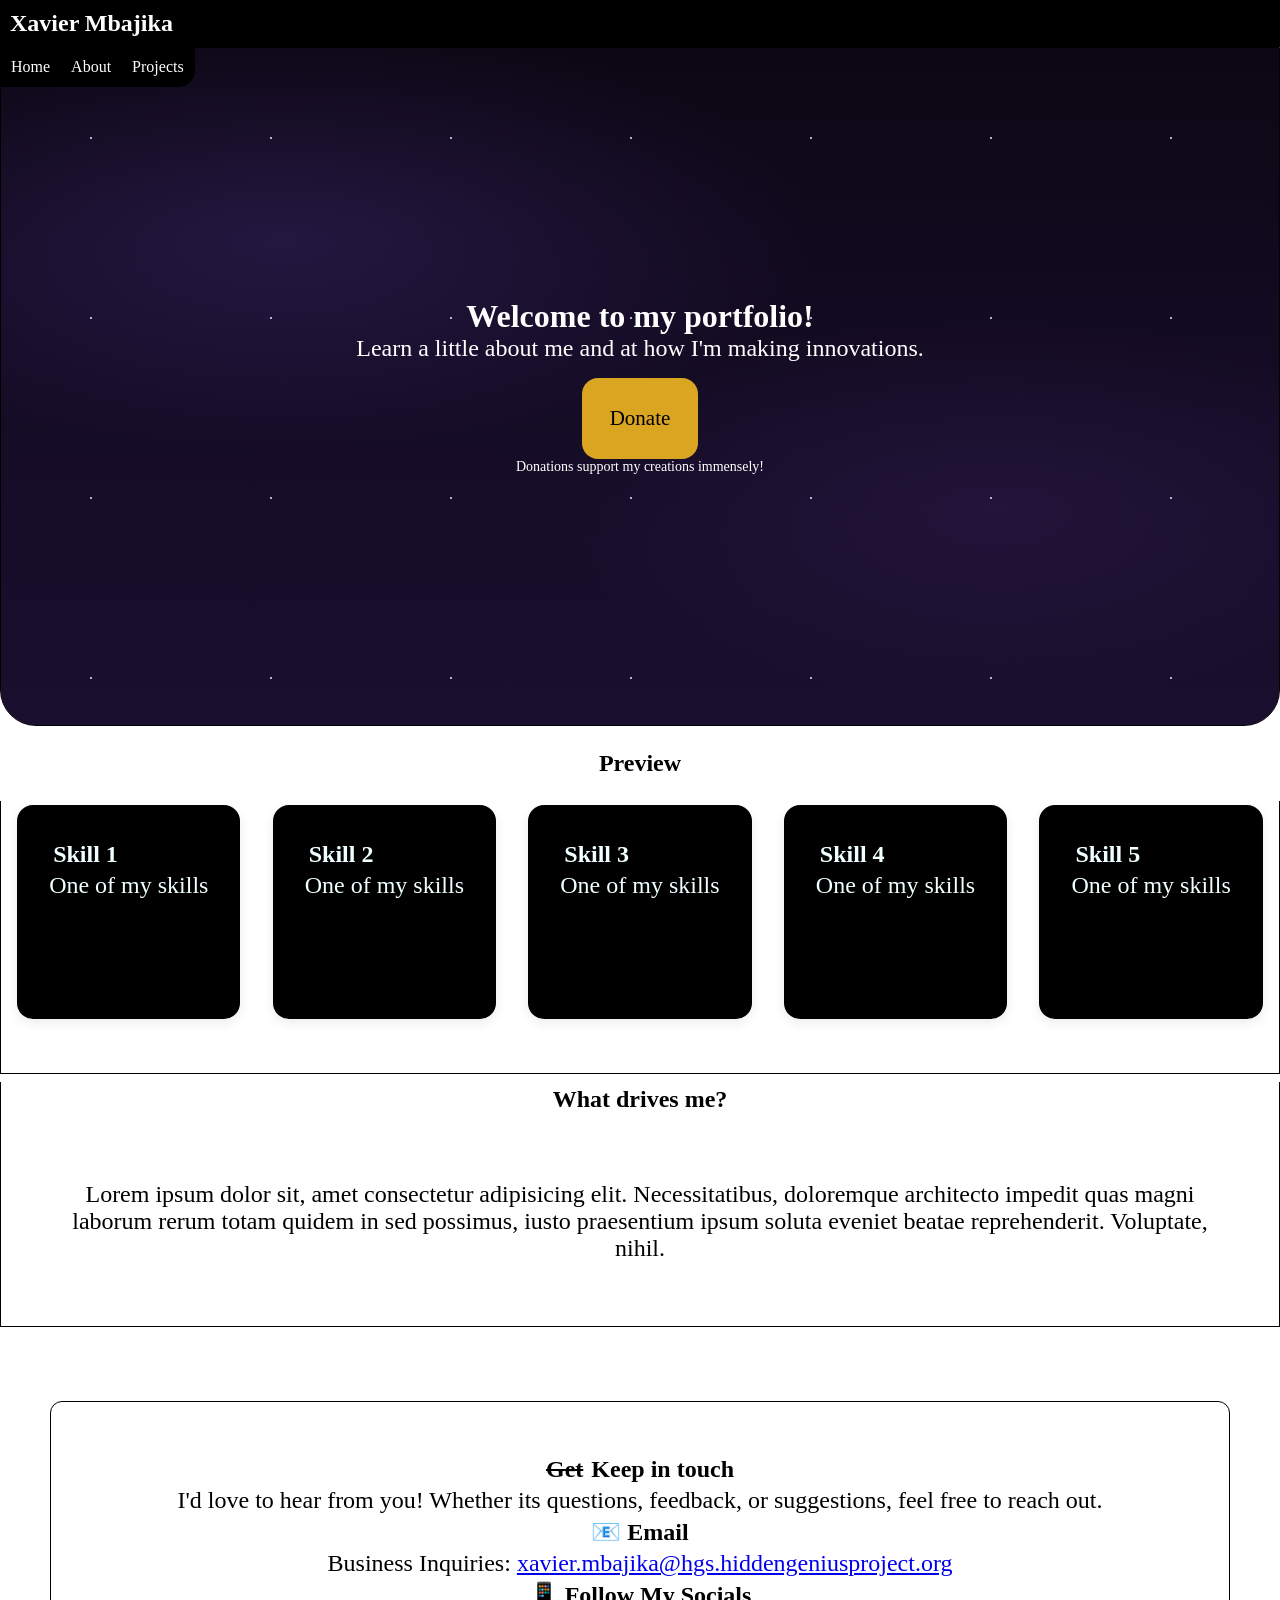
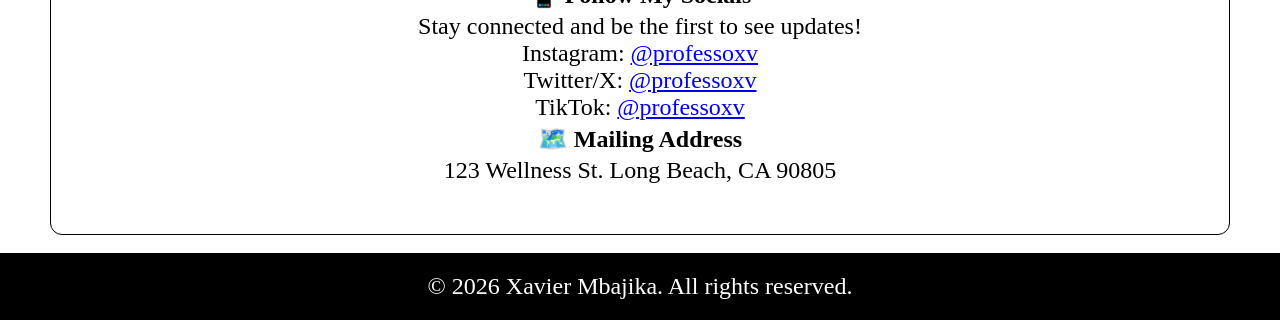
==== index.html @ 3af55255 "SKills padding + mission statement + contact container + footer + background and navbar changes. Fir" ====
<!DOCTYPE html>
<html lang="en">
<head>
    <meta charset="UTF-8">
    <meta name="viewport" content="width=device-width, initial-scale=1.0">
    <link rel="stylesheet" href="styles.css">
    <title>Xavier's Portfolio</title>
    <style>
        body {
            margin: 0;
            min-height: 100vh;
            overflow-x: hidden;
            background: #ffffff;
        }

        .hero {
            position: relative;
            overflow: hidden;
            isolation: isolate;
            padding: 250px 0;
            border: 1px solid black;
            border-bottom-left-radius: 36px;
            border-bottom-right-radius: 36px;
            background: linear-gradient(180deg, rgba(12, 7, 20, 0.2) 0%, rgba(43, 20, 73, 0.35) 45%, rgba(43, 20, 73, 0.95) 100%);
            color: #ffffff;
        }

        .hero-content {
            position: relative;
            z-index: 1;
            text-align: center;
        }

        .space-bg {
            position: absolute;
            inset: 0;
            z-index: 0;
            pointer-events: none;
            background:
                radial-gradient(ellipse 60% 45% at 22% 28%, rgba(139, 92, 246, 0.16), transparent 70%),
                radial-gradient(ellipse 50% 40% at 78% 68%, rgba(107, 63, 160, 0.14), transparent 70%),
                linear-gradient(180deg, #0c0714 0%, #150c26 55%, #1a0f2e 100%);
            overflow: hidden;
        }

        .stars {
            position: absolute;
            inset: 0;
            background-repeat: repeat;
        }

        .stars--near {
            background-image: radial-gradient(1.6px 1.6px at 50% 50%, #d8c9ff 50%, transparent 51%);
            background-size: 180px 180px;
            opacity: 0.85;
            animation: drift 90s linear infinite;
        }

        .stars--mid {
            background-image: radial-gradient(1.2px 1.2px at 50% 50%, #d8c9ff 50%, transparent 51%);
            background-size: 260px 260px;
            background-position: 40px 90px;
            opacity: 0.5;
            animation: drift 140s linear infinite reverse;
        }

        .stars--far {
            background-image: radial-gradient(1px 1px at 50% 50%, #d8c9ff 50%, transparent 51%);
            background-size: 340px 340px;
            background-position: 120px 30px;
            opacity: 0.3;
            animation: drift 220s linear infinite;
        }

        @keyframes drift {
            from { transform: translate3d(0, 0, 0); }
            to { transform: translate3d(-300px, 200px, 0); }
        }

        @media (prefers-reduced-motion: reduce) {
            .stars--near, .stars--mid, .stars--far {
                animation: none;
            }
        }
    </style>
</head>
<body>
  <header class="site-header">
    <nav class="top-nav">
      <h2>Xavier Mbajika</h2>
    </nav>
    </header>
        <div id="navbar"> 
    <ul>
            
            <li id="first"><a href="index.html">Home</a></li>
            <li><a href="about.html">About</a></li>
            <li id="last"><a href="projects.html">Projects</a></li>
        </ul>
      </div>
  </header>
    <div class="hero">
        <div class="space-bg" aria-hidden="true">
            <div class="stars stars--far"></div>
            <div class="stars stars--mid"></div>
            <div class="stars stars--near"></div>
        </div>
        <div class="hero-content">
            <h1>
                Welcome to my portfolio!
            </h1>
            <p>Learn a little about me and at how I'm making innovations.</p>
            <section>
                <a href="gofundme" class="donate">Donate</a>
                <p id="donate">Donations support my creations immensely!</p>
            </section>
        </div>
    </div>
    <article>
        <h2 id="preview">Preview</h2>
    </article>
    <section id="skills">
        <aside>
            <h2>Skill 1</h2>
            <p>One of my skills</p>
        </aside>
        <aside>
            <h2>Skill 2</h2>
            <p>One of my skills</p>
        </aside>
        <aside>
            <h2>Skill 3</h2>
            <p>One of my skills</p>
        </aside>
        <aside>
            <h2>Skill 4</h2>
            <p>One of my skills</p>
        </aside>
        <aside>
            <h2>Skill 5</h2>
            <p>One of my skills</p>
        </aside>
    </section>
    <article id="mission">
        <h2>What drives me?</h2>
        <p id="drive">Lorem ipsum dolor sit, amet consectetur adipisicing elit. Necessitatibus, doloremque architecto impedit quas magni laborum rerum totam quidem in sed possimus, iusto praesentium ipsum soluta eveniet beatae reprehenderit. Voluptate, nihil.</p>
    </article>
     <div id="contact">
        <section class="inline">
        <h2 class="strikeout">Get</h2><h2>Keep in touch</h2>
        </section>
        <p>I'd love to hear from you! Whether its questions, feedback, or suggestions, feel free to reach out.</p>

        <h2>📧 Email</h2>
        <p>Business Inquiries: <a href="mailto:xavier.mbajika@hgs.hiddengeniusproject.org">xavier.mbajika@hgs.hiddengeniusproject.org</a></p>

        <h2>📱 Follow My Socials</h2>
        <p>Stay connected and be the first to see updates!</p>
        <p>Instagram: <a href="https://www.instagram.com/professoxv?utm_source=qr&igsh=OTk0YzhjMDVlZA%3D%3D" target="_blank">@professoxv</a></p>
        <p>Twitter/X: <a href="https://twitter.com/professoxv" target="_blank">@professoxv</a></p>
        <p>TikTok: <a href="https://www.tiktok.com/@professoxv?" target="_blank">@professoxv</a></p>

        <h2>🗺️ Mailing Address</h2>
        <p>123 Wellness St. Long Beach, CA 90805</p>
    </div>
    <footer>
        <p>© 2026 Xavier Mbajika. All rights reserved.</p>
    </footer>
</body>
</html>
---- styles.css ----
header {
    background-color: #000000;
    position: sticky;
    top: 0;
    z-index: 1000;
    padding: 0;
    margin: 0;
    color: #ffffff;
}
    


body {
    position: relative;
    min-height: 100vh;
    overflow-x: hidden;
    overscroll-behavior-y: none;
}

.top {
    position: sticky;
    top: 0;
}
* {
    margin: 0 auto;

}
#navbar {
    position: sticky;
    top: 47px;
    z-index: 6;
    overscroll-behavior: none;
}
#navbar ul{
    list-style: none;

}

#navbar li {
    display: inline-block;
    margin: 0;
    padding: 10px;
    border: 1px solid #000000;
    margin-left: -5px;
    background-color: #000000;
 }

#navbar #first{
    margin-left: -40px;
}

#navbar a {
    display: inline-block;
    text-decoration: none;
    color: #ffffff;
}

nav h2 {
    padding: 10px;
    
}
#navbar li:hover {
    background-color: gold;
   
}
#last {
    border-bottom-right-radius: 16px; 
}
.hero {
    text-align: center;
    position: relative;
    top: 240px;
    background:  linear-gradient(to bottom, rgba(230, 230, 230, 0) 0%, rgba(255, 255, 255, 0.8) 100%),
      url('https://wallpaperaccess.com/full/2125736.jpg') center/cover no-repeat;
    
    padding-top: 500px;
    padding-bottom: 500px;
    padding: 250px 0;
    position: relative;
    top: -40px;
    border: 1px solid black;
    border-bottom-left-radius: 36px;
    border-bottom-right-radius: 36px;
}
p {
    font-size: 24px;
}

#donate {
    font-size: 14px;
    
}

.donate {
    background-color: goldenrod;
    padding: 28px;
    display: inline-block;
    border-radius: 16px;
    font-size: 21px;
    margin: 16px;
    margin-bottom: 0px;
    text-decoration: none;
    color: #000000;
}

#preview {
    text-align: center;
    position: relative;
    top: -20px;

}
#skills {
    display: flex;
    justify-content: center;
    align-items: center;
    border: 1px solid black;
    border-top: 24px;
    padding-top: 4px;
    padding-bottom: 54px;

}

aside {
    display: inline-block;
    padding: 32px;
    align-items: center;
    background-color: rgb(0, 0, 0);
    color: azure;
    border-radius: 16px;
    box-shadow: 0 4px 12px rgba(0,0,0,0.08);
    overflow: hidden;
    border-width: 30px;
    height: 150px;
}
#mission {
    text-align: center;
    position: relative;
    top: 8px;
    border: 1px solid black;
    border-top: 24px;
}

#drive {
    font-size: 24px;
    padding: 64px;
}

#contact {
    text-align: center;
    position: relative;
    top: 32px;
    border: 1px solid black;
    border-radius: 12px;
    padding: 50px;
    margin: 50px;
}
.strikeout {
    text-decoration: line-through;
}
.inline {
    display: flex;
    text-align: center;
    justify-content: center;
}
h2 {
    padding: 4px;
    margin: 0;
}
footer {
    text-align: center;
    padding: 20px;
    background-color: #000000;
    color: #ffffff; 
}
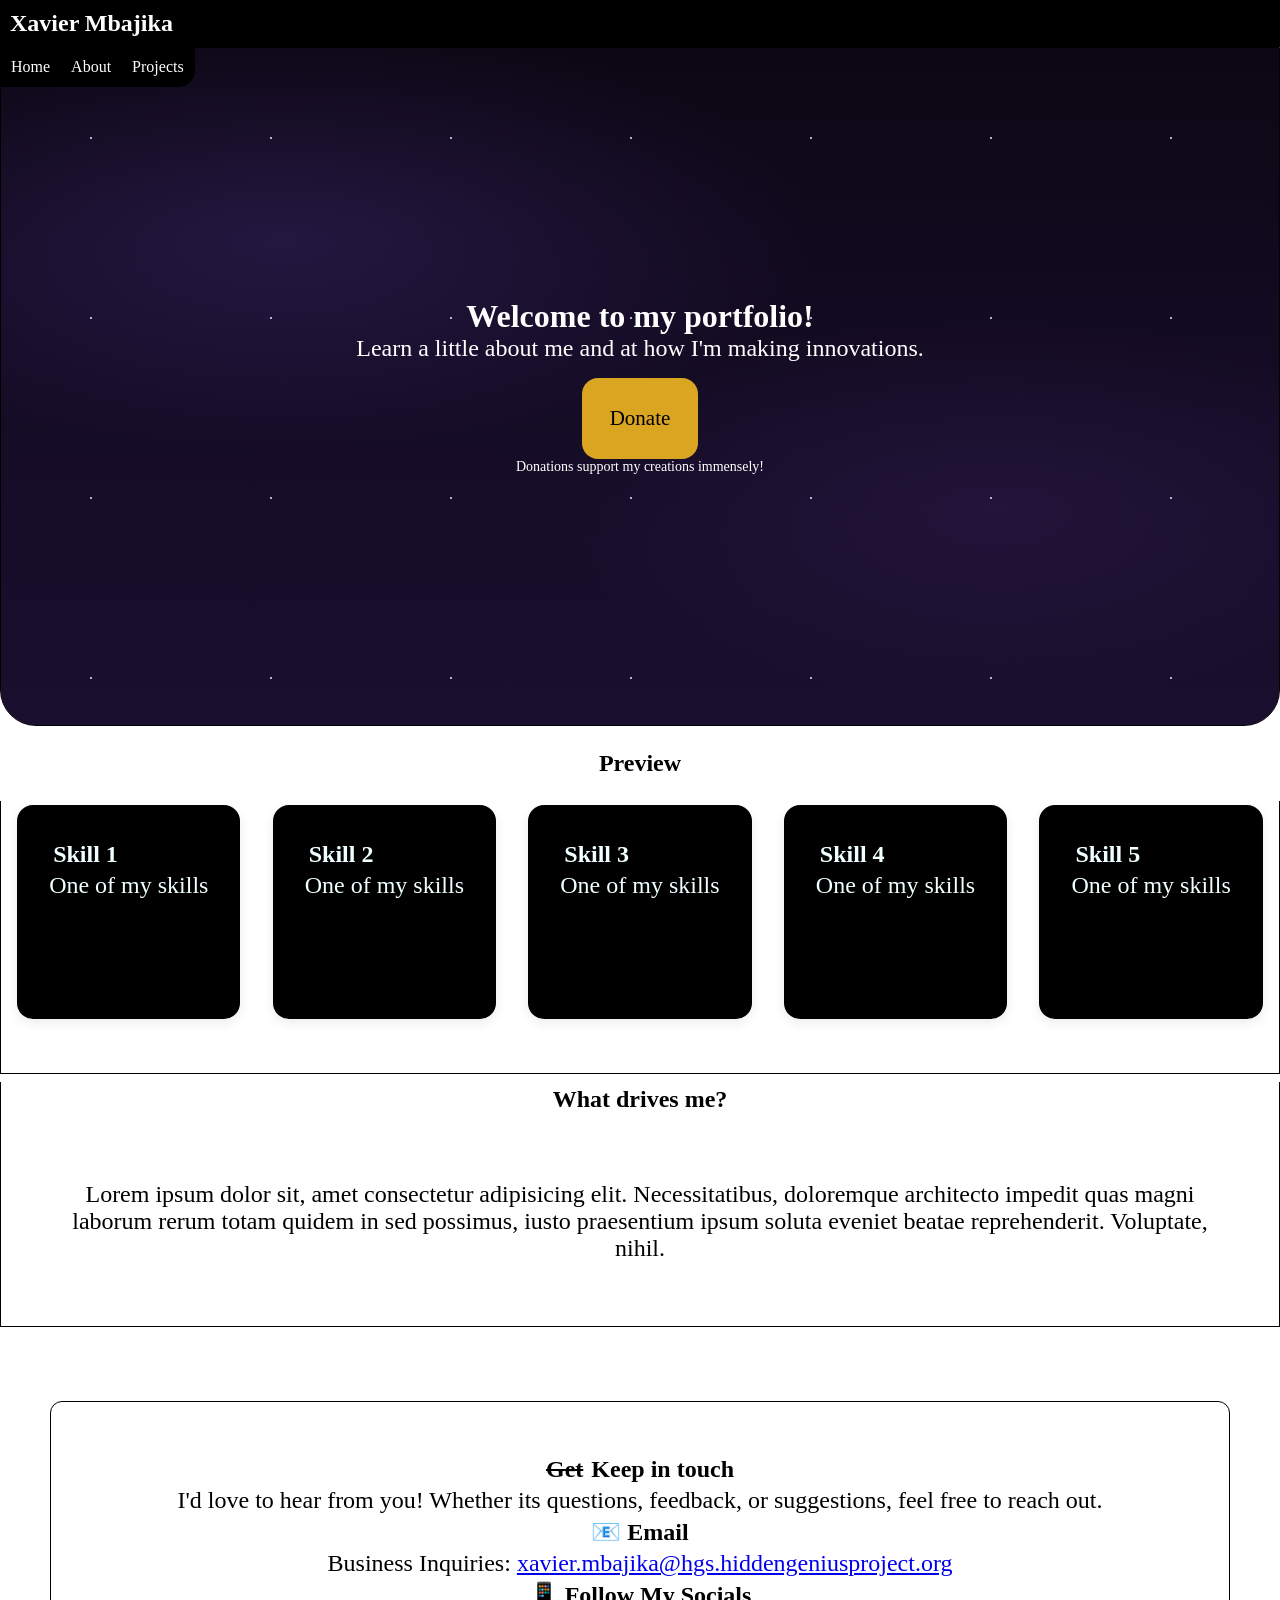
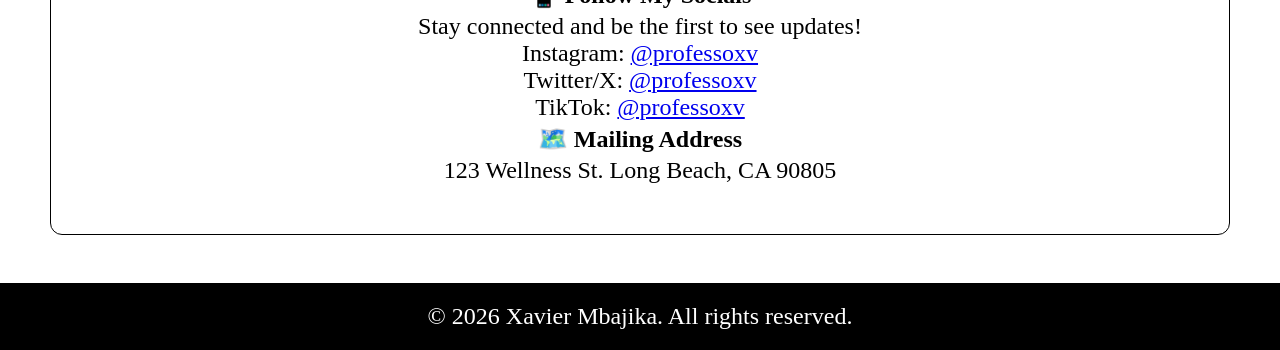
==== commit 29b082e3: "About + Projects page" ====
--- a/index.html
+++ b/index.html
@@ -166,5 +166,6 @@
     <footer>
         <p>© 2026 Xavier Mbajika. All rights reserved.</p>
     </footer>
+    
 </body>
 </html>
--- a/styles.css
+++ b/styles.css
@@ -168,8 +168,37 @@
     margin: 0;
 }
 footer {
+    position: relative;
+    top: 30px;
     text-align: center;
     padding: 20px;
     background-color: #000000;
     color: #ffffff; 
+}
+.Who {
+    position: relative;
+    top: 80px;
+}
+.subtitle {
+    position: relative;
+    top: 90px;
+}
+#young-x {
+    width: 350px;
+    height: 400px; 
+    border-radius: 16px;
+}
+.main-content {
+    border: 1px solid black;
+    width: 1200px;
+    border-radius: 16px;
+    display: inline-block;
+}
+h3 {
+    position: relative;
+    left: 45%;
+
+}
+#container {
+    display: flex;
 }
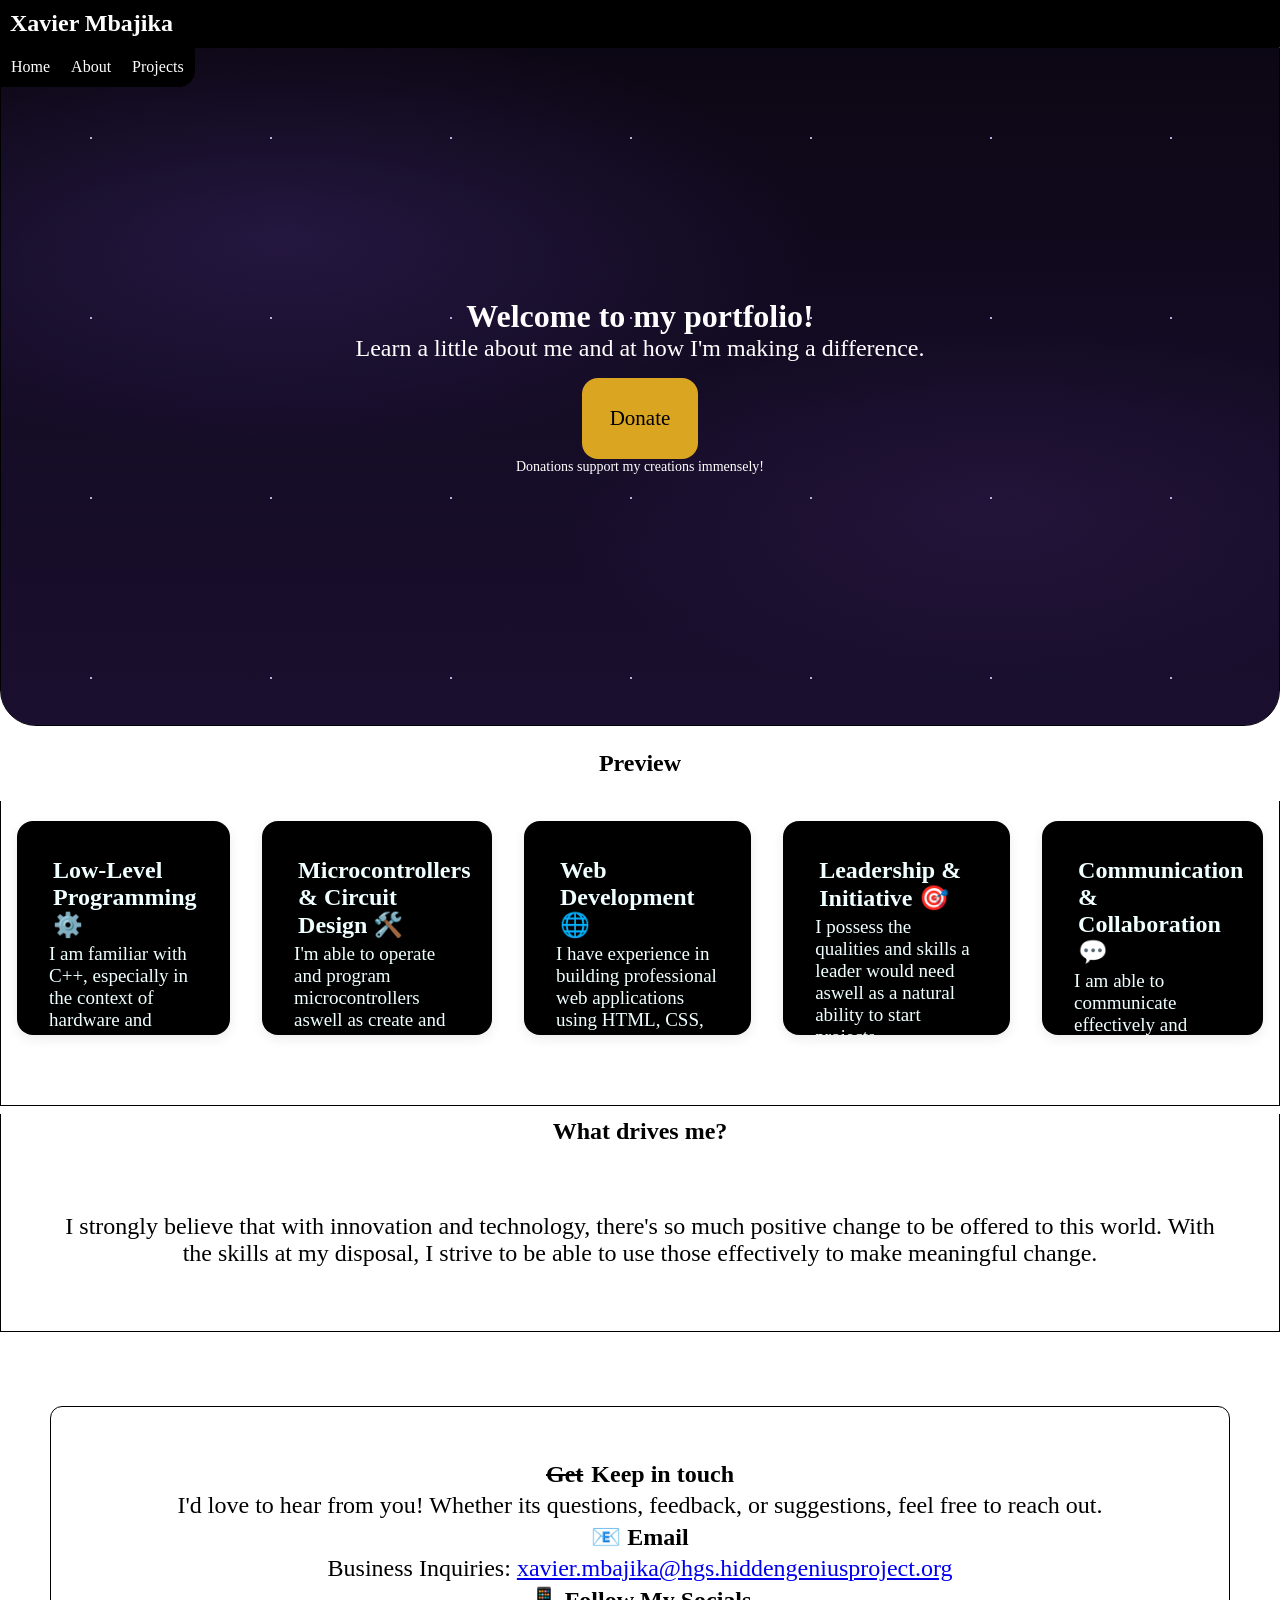
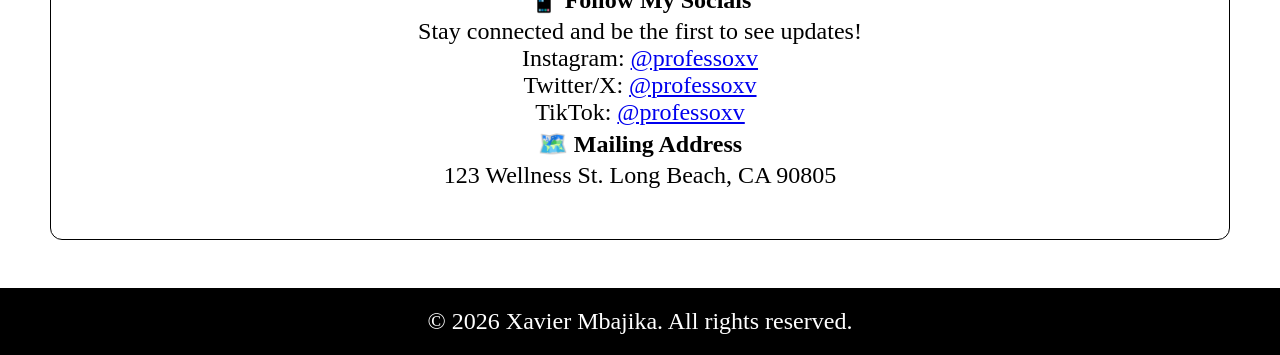
==== commit c27a2ff9: "Added content and reshaped .skills section" ====
--- a/index.html
+++ b/index.html
@@ -109,7 +109,7 @@
             <h1>
                 Welcome to my portfolio!
             </h1>
-            <p>Learn a little about me and at how I'm making innovations.</p>
+            <p>Learn a little about me and at how I'm making a difference.</p>
             <section>
                 <a href="gofundme" class="donate">Donate</a>
                 <p id="donate">Donations support my creations immensely!</p>
@@ -121,29 +121,29 @@
     </article>
     <section id="skills">
         <aside>
-            <h2>Skill 1</h2>
-            <p>One of my skills</p>
+            <h2>Low-Level Programming ⚙️ </h2>
+            <p class="description">I am familiar with C++, especially in the context of hardware and systems engineering.</p>
         </aside>
         <aside>
-            <h2>Skill 2</h2>
-            <p>One of my skills</p>
+            <h2>Microcontrollers & Circuit Design 🛠️</h2>
+            <p class="description">I'm able to operate and program microcontrollers aswell as create and understand circuit designs.</p>
         </aside>
         <aside>
-            <h2>Skill 3</h2>
-            <p>One of my skills</p>
+            <h2>Web Development 🌐</h2>
+            <p class="description">I have experience in building professional web applications using HTML, CSS, and JavaScript.</p>
         </aside>
         <aside>
-            <h2>Skill 4</h2>
-            <p>One of my skills</p>
+            <h2>Leadership & Initiative 🎯</h2>
+            <p class="description">I possess the qualities and skills a leader would need aswell as a natural ability to start projects.</p>
         </aside>
         <aside>
-            <h2>Skill 5</h2>
-            <p>One of my skills</p>
+            <h2>Communication & Collaboration 💬</h2>
+            <p class="description">I am able to communicate effectively and collaborate with others to achieve common goals.</p>
         </aside>
     </section>
     <article id="mission">
         <h2>What drives me?</h2>
-        <p id="drive">Lorem ipsum dolor sit, amet consectetur adipisicing elit. Necessitatibus, doloremque architecto impedit quas magni laborum rerum totam quidem in sed possimus, iusto praesentium ipsum soluta eveniet beatae reprehenderit. Voluptate, nihil.</p>
+        <p id="drive">I strongly believe that with innovation and technology, there's so much positive change to be offered to this world. With the skills at my disposal, I strive to be able to use those effectively to make meaningful change.</p>
     </article>
      <div id="contact">
         <section class="inline">
--- a/styles.css
+++ b/styles.css
@@ -118,6 +118,7 @@
     border-top: 24px;
     padding-top: 4px;
     padding-bottom: 54px;
+    
 
 }
 
@@ -132,6 +133,7 @@
     overflow: hidden;
     border-width: 30px;
     height: 150px;
+    margin: 16px;
 }
 #mission {
     text-align: center;
@@ -201,4 +203,7 @@
 }
 #container {
     display: flex;
+}
+.description { 
+    font-size: 19px;
 }
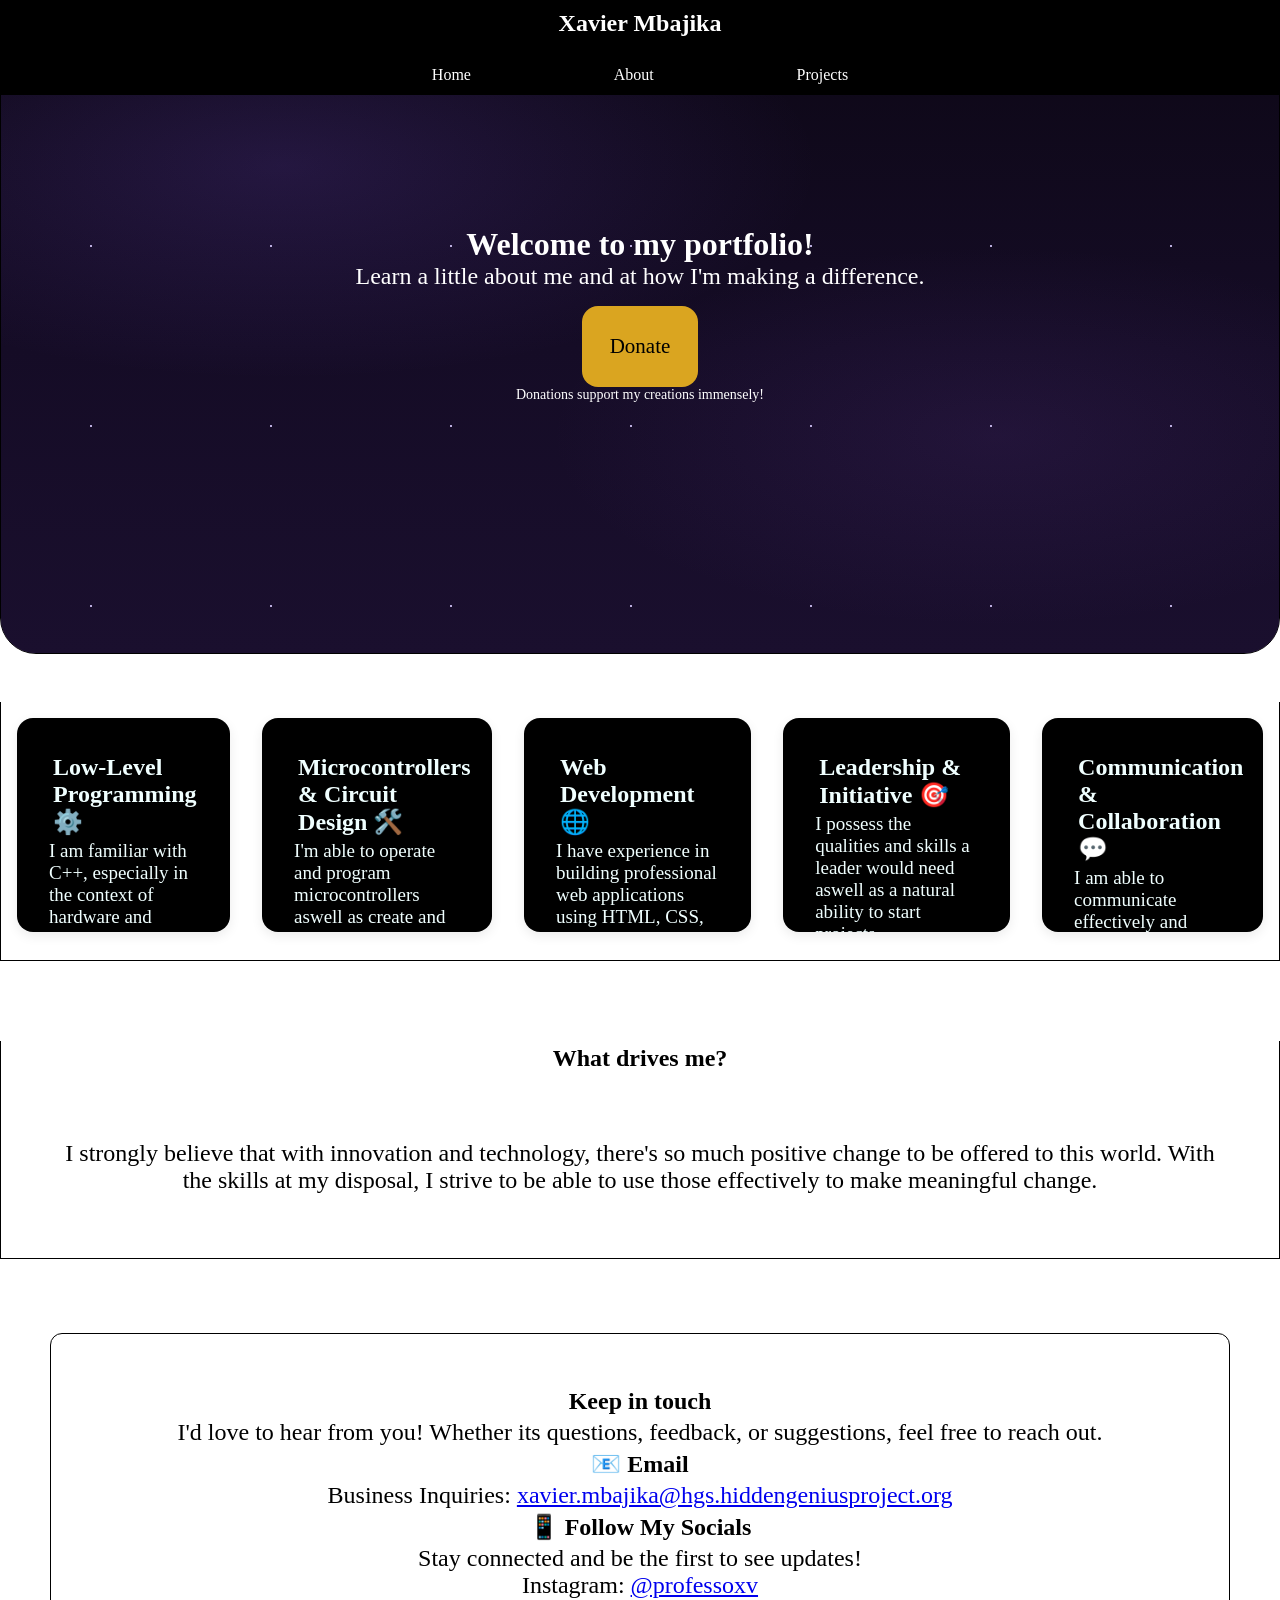
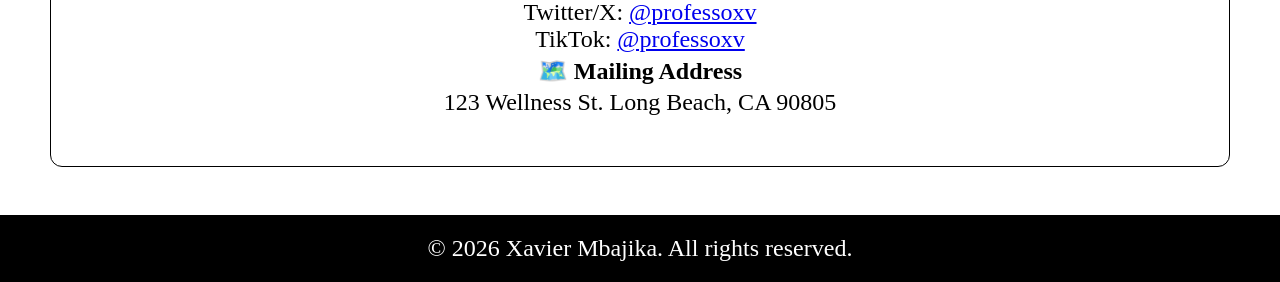
==== commit 1d610d8d: "Added animations on the home page" ====
--- a/index.html
+++ b/index.html
@@ -91,13 +91,13 @@
     </nav>
     </header>
         <div id="navbar"> 
-    <ul>
+            <ul>
             
-            <li id="first"><a href="index.html">Home</a></li>
-            <li><a href="about.html">About</a></li>
-            <li id="last"><a href="projects.html">Projects</a></li>
-        </ul>
-      </div>
+                <li id="first"><a href="index.html">Home</a></li>
+                <li><a href="about.html">About</a></li>
+                <li id="last"><a href="projects.html">Projects</a></li>
+            </ul>
+        </div>
   </header>
     <div class="hero">
         <div class="space-bg" aria-hidden="true">
@@ -117,26 +117,25 @@
         </div>
     </div>
     <article>
-        <h2 id="preview">Preview</h2>
     </article>
     <section id="skills">
-        <aside>
+        <aside class="aside">
             <h2>Low-Level Programming ⚙️ </h2>
             <p class="description">I am familiar with C++, especially in the context of hardware and systems engineering.</p>
         </aside>
-        <aside>
+        <aside class="aside">
             <h2>Microcontrollers & Circuit Design 🛠️</h2>
             <p class="description">I'm able to operate and program microcontrollers aswell as create and understand circuit designs.</p>
         </aside>
-        <aside>
+        <aside class="aside">
             <h2>Web Development 🌐</h2>
             <p class="description">I have experience in building professional web applications using HTML, CSS, and JavaScript.</p>
         </aside>
-        <aside>
+        <aside class="aside">
             <h2>Leadership & Initiative 🎯</h2>
             <p class="description">I possess the qualities and skills a leader would need aswell as a natural ability to start projects.</p>
         </aside>
-        <aside>
+        <aside class="aside">
             <h2>Communication & Collaboration 💬</h2>
             <p class="description">I am able to communicate effectively and collaborate with others to achieve common goals.</p>
         </aside>
@@ -147,7 +146,7 @@
     </article>
      <div id="contact">
         <section class="inline">
-        <h2 class="strikeout">Get</h2><h2>Keep in touch</h2>
+        <h2>Keep in touch</h2>
         </section>
         <p>I'd love to hear from you! Whether its questions, feedback, or suggestions, feel free to reach out.</p>
 
@@ -166,6 +165,6 @@
     <footer>
         <p>© 2026 Xavier Mbajika. All rights reserved.</p>
     </footer>
-    
+<script src="script.js"></script>
 </body>
 </html>
--- a/styles.css
+++ b/styles.css
@@ -1,3 +1,13 @@
+@keyframes slideUpAnimation {
+  0% { transform: translateY(100px); opacity: 0; }
+  100% { transform: translateY(0); opacity: 1; }
+}
+
+@keyframes slideLeftAnimation {
+  0% { transform: translateX(-100px); opacity: 0; }
+  100% { transform: translateX(0); opacity: 1; }
+}
+
 
 header {
     background-color: #000000;
@@ -7,6 +17,10 @@
     padding: 0;
     margin: 0;
     color: #ffffff;
+    text-align: center;
+    display: flex;
+    align-items: center;
+
 }
     
 
@@ -31,9 +45,19 @@
     top: 47px;
     z-index: 6;
     overscroll-behavior: none;
+    padding-top: 8px;
+    background-color: black;
+    text-align: center;
+    
 }
 #navbar ul{
     list-style: none;
+    text-align: center;
+    display: flex;
+    justify-content: space-evenly;
+    margin: 0px 300px;
+    
+    
 
 }
 
@@ -42,8 +66,8 @@
     margin: 0;
     padding: 10px;
     border: 1px solid #000000;
-    margin-left: -5px;
     background-color: #000000;
+    
  }
 
 #navbar #first{
@@ -54,6 +78,7 @@
     display: inline-block;
     text-decoration: none;
     color: #ffffff;
+    padding-left: 0px;
 }
 
 nav h2 {
@@ -64,9 +89,7 @@
     background-color: gold;
    
 }
-#last {
-    border-bottom-right-radius: 16px; 
-}
+
 .hero {
     text-align: center;
     position: relative;
@@ -78,7 +101,7 @@
     padding-bottom: 500px;
     padding: 250px 0;
     position: relative;
-    top: -40px;
+    top: -120px;
     border: 1px solid black;
     border-bottom-left-radius: 36px;
     border-bottom-right-radius: 36px;
@@ -104,25 +127,34 @@
     color: #000000;
 }
 
-#preview {
-    text-align: center;
-    position: relative;
-    top: -20px;
-
-}
+
 #skills {
     display: flex;
     justify-content: center;
     align-items: center;
     border: 1px solid black;
-    border-top: 24px;
-    padding-top: 4px;
-    padding-bottom: 54px;
-    
-
+    position: relative;
+    bottom: 72px;
+    border-top: 8px;
+    padding-top: 0px;
+    padding-bottom: 12px;
+    opacity: 0;
+}
+
+
+#skills.scroll-activated {
+    animation-name: slideUpAnimation;
+    animation-duration: 1s;
+    animation-timing-function: ease;
+    animation-iteration-count: 1;
+    animation-direction: normal;
+    animation-fill-mode: both;
+
+    opacity: 100;
 }
 
 aside {
+    opacity: 100;
     display: inline-block;
     padding: 32px;
     align-items: center;
@@ -136,11 +168,27 @@
     margin: 16px;
 }
 #mission {
+   
     text-align: center;
     position: relative;
     top: 8px;
+    
+
+    opacity: 0;
+}
+
+#mission.scroll-activated {
+    animation-name: slideUpAnimation;
+    animation-duration: 1s;
+    animation-timing-function: ease;
+    animation-iteration-count: 1;
+    animation-direction: normal;
+    animation-fill-mode: both;
+
     border: 1px solid black;
     border-top: 24px;
+
+    opacity: 100;
 }
 
 #drive {
@@ -148,7 +196,19 @@
     padding: 64px;
 }
 
+#contact.scroll-activated {
+    animation-name: slideUpAnimation;
+    animation-duration: 1s;
+    animation-timing-function: ease;
+    animation-iteration-count: 1;
+    animation-direction: normal;
+    animation-fill-mode: both;
+
+    opacity: 100;
+}
+
 #contact {
+    
     text-align: center;
     position: relative;
     top: 32px;
@@ -156,6 +216,8 @@
     border-radius: 12px;
     padding: 50px;
     margin: 50px;
+
+    opacity: 0;
 }
 .strikeout {
     text-decoration: line-through;
@@ -191,7 +253,6 @@
     border-radius: 16px;
 }
 .main-content {
-    border: 1px solid black;
     width: 1200px;
     border-radius: 16px;
     display: inline-block;
@@ -203,6 +264,9 @@
 }
 #container {
     display: flex;
+    border: 2px solid black;
+    border-radius: 12px;
+    border-left: 16px;
 }
 .description { 
     font-size: 19px;
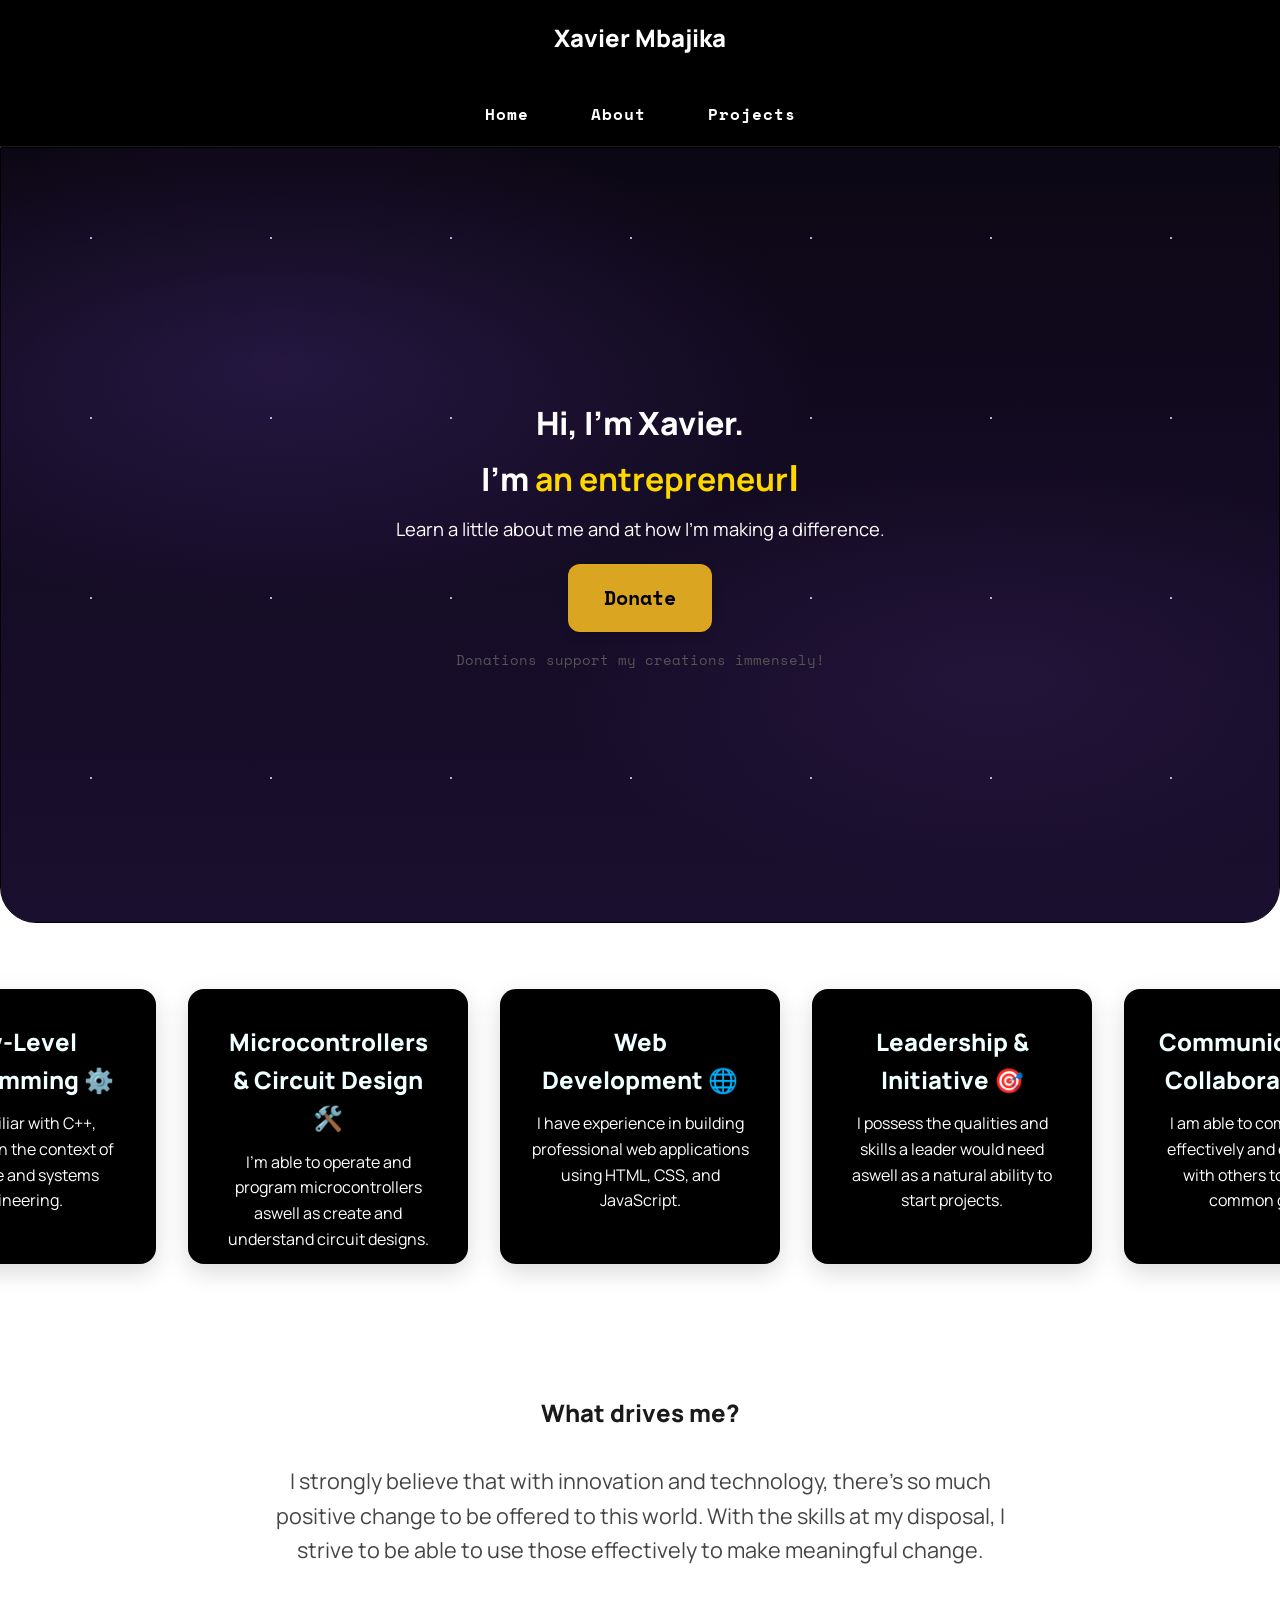
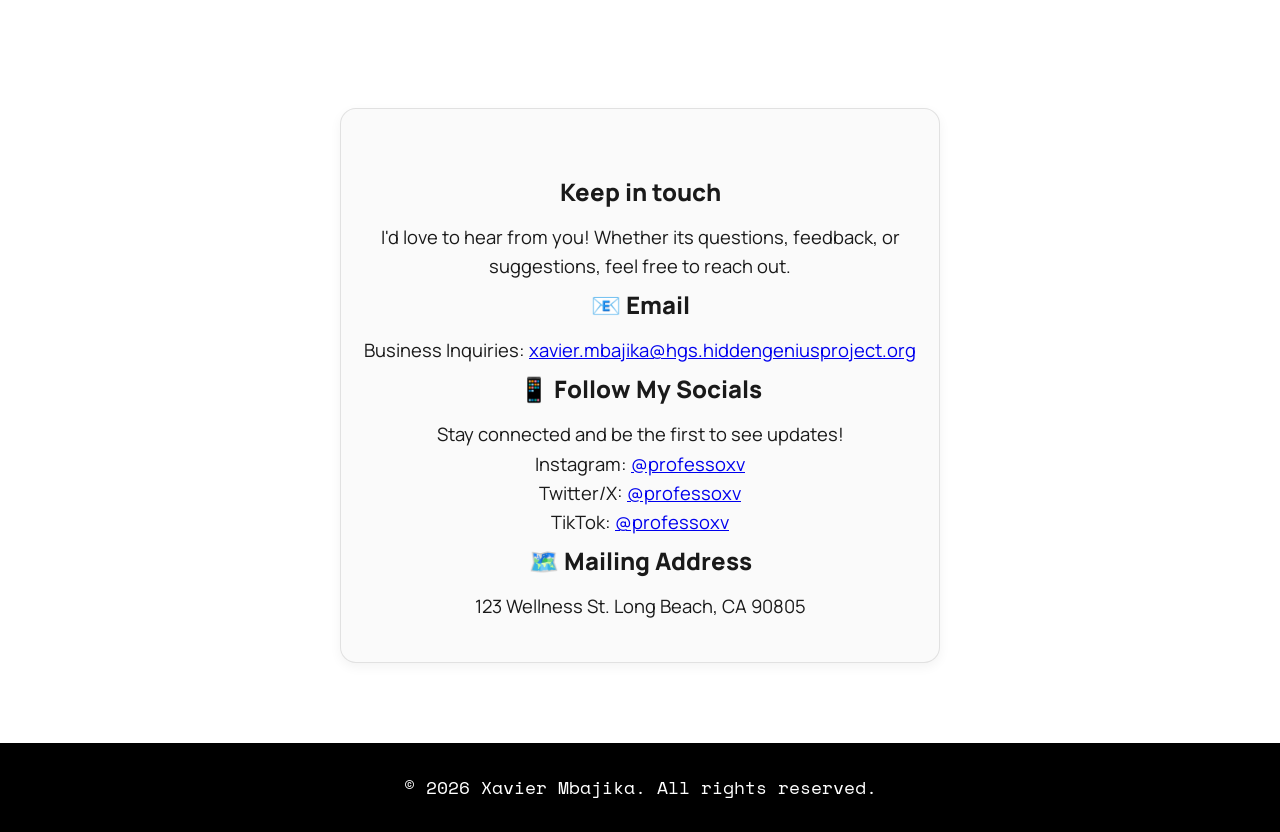
==== commit a77c76a3: "Animations and animated text in the hero" ====
--- a/index.html
+++ b/index.html
@@ -107,7 +107,7 @@
         </div>
         <div class="hero-content">
             <h1>
-                Welcome to my portfolio!
+                Hi, I'm Xavier. <br />I'm <span id="typewriter"></span><span id="cursor" style="font-size: 36px;">|</span>
             </h1>
             <p>Learn a little about me and at how I'm making a difference.</p>
             <section>
--- a/styles.css
+++ b/styles.css
@@ -1,273 +1,314 @@
+@import url('https://fonts.googleapis.com/css2?family=Manrope:wght@400;700;800&family=Space+Mono:wght@400;700&display=swap');
+
+* {
+    box-sizing: border-box;
+    margin: 0;
+    padding: 0;
+}
+
 @keyframes slideUpAnimation {
-  0% { transform: translateY(100px); opacity: 0; }
-  100% { transform: translateY(0); opacity: 1; }
+    0% { transform: translateY(50px); opacity: 0; }
+    100% { transform: translateY(0); opacity: 1; }
 }
 
 @keyframes slideLeftAnimation {
-  0% { transform: translateX(-100px); opacity: 0; }
-  100% { transform: translateX(0); opacity: 1; }
-}
-
+    0% { transform: translateX(-50px); opacity: 0; }
+    100% { transform: translateX(0); opacity: 1; }
+}
+
+@keyframes blink {
+    0% {
+        opacity: 100%;
+    }
+    50% {
+        opacity: 0;
+    }
+}
+
+body {
+    position: relative;
+    min-height: 100vh;
+    overflow-x: hidden;
+    overscroll-behavior-y: none;
+    font-family: 'Manrope', sans-serif;
+    font-weight: 400;
+    line-height: 1.6; 
+    color: #1a1a1a; 
+    background-color: #ffffff;
+}
+
+h1, h2, h3 {
+    font-family: 'Manrope', sans-serif;
+    font-weight: 800; 
+    margin-bottom: 0.5rem;
+    color: #1a1a1a;
+}
+
+h2 {
+    padding: 4px;
+}
+.top-nav h2 {
+    color: #ffffff;
+}
+p {
+    font-size: 1.15rem;
+}
 
 header {
     background-color: #000000;
     position: sticky;
     top: 0;
     z-index: 1000;
-    padding: 0;
-    margin: 0;
-    color: #ffffff;
-    text-align: center;
-    display: flex;
-    align-items: center;
-
-}
-    
-
-
-body {
-    position: relative;
-    min-height: 100vh;
-    overflow-x: hidden;
-    overscroll-behavior-y: none;
-}
-
-.top {
-    position: sticky;
-    top: 0;
-}
-* {
-    margin: 0 auto;
-
-}
-#navbar {
-    position: sticky;
-    top: 47px;
-    z-index: 6;
-    overscroll-behavior: none;
-    padding-top: 8px;
-    background-color: black;
-    text-align: center;
-    
-}
-#navbar ul{
-    list-style: none;
-    text-align: center;
-    display: flex;
-    justify-content: space-evenly;
-    margin: 0px 300px;
-    
-    
-
-}
-
-#navbar li {
-    display: inline-block;
-    margin: 0;
-    padding: 10px;
-    border: 1px solid #000000;
-    background-color: #000000;
-    
- }
-
-#navbar #first{
-    margin-left: -40px;
-}
-
-#navbar a {
-    display: inline-block;
-    text-decoration: none;
-    color: #ffffff;
-    padding-left: 0px;
-}
-
-nav h2 {
-    padding: 10px;
-    
-}
-#navbar li:hover {
-    background-color: gold;
-   
-}
-
-.hero {
-    text-align: center;
-    position: relative;
-    top: 240px;
-    background:  linear-gradient(to bottom, rgba(230, 230, 230, 0) 0%, rgba(255, 255, 255, 0.8) 100%),
-      url('https://wallpaperaccess.com/full/2125736.jpg') center/cover no-repeat;
-    
-    padding-top: 500px;
-    padding-bottom: 500px;
-    padding: 250px 0;
-    position: relative;
-    top: -120px;
-    border: 1px solid black;
-    border-bottom-left-radius: 36px;
-    border-bottom-right-radius: 36px;
-}
-p {
-    font-size: 24px;
-}
-
-#donate {
-    font-size: 14px;
-    
-}
-
-.donate {
-    background-color: goldenrod;
-    padding: 28px;
-    display: inline-block;
-    border-radius: 16px;
-    font-size: 21px;
-    margin: 16px;
-    margin-bottom: 0px;
-    text-decoration: none;
-    color: #000000;
-}
-
-
-#skills {
+    padding: 15px 0;
+    color: #ffffff;
+    text-align: center;
     display: flex;
     justify-content: center;
     align-items: center;
-    border: 1px solid black;
-    position: relative;
-    bottom: 72px;
-    border-top: 8px;
-    padding-top: 0px;
-    padding-bottom: 12px;
+}
+
+#navbar {
+    position: sticky;
+    top: 0;
+    z-index: 1000;
+    background-color: #000000;
+    text-align: center;
+    padding: 10px 0;
+    border-bottom: 1px solid #1a1a1a;
+}
+
+#navbar ul {
+    list-style: none;
+    display: flex;
+    justify-content: center;
+    gap: 30px;
+    max-width: 1200px;
+    margin: 0 auto;
+    padding: 0 20px;
+}
+
+#navbar li {
+    display: inline-block;
+    padding: 8px 16px;
+    background-color: #000000;
+    border-radius: 8px;
+    transition: background-color 0.3s ease, transform 0.2s ease;
+}
+
+#navbar li:hover {
+    background-color: gold;
+    transform: translateY(-2px);
+}
+
+#navbar a {
+    text-decoration: none;
+    color: #ffffff;
+    font-family: 'Space Mono', monospace;
+    font-weight: 700;
+    letter-spacing: 1px;
+    transition: color 0.3s ease;
+}
+
+#navbar li:hover a {
+    color: #000000;
+}
+
+.hero {
+    text-align: center;
+    background: linear-gradient(to bottom, rgba(0, 0, 0, 0.4) 0%, rgba(255, 255, 255, 0.95) 100%),
+                url('https://wallpaperaccess.com/full/2125736.jpg') center/cover no-repeat;
+    padding: 150px 20px;
+    border-bottom-left-radius: 36px;
+    border-bottom-right-radius: 36px;
+    color: #ffffff;
+}
+
+.hero h1, .hero h2, .hero h3 {
+    color: #ffffff;
+}
+
+#donate {
+    font-size: 14px;
+    font-family: 'Space Mono', monospace;
+    margin-top: 12px;
+    color: #555555;
+}
+
+.donate {
+    background-color: goldenrod;
+    padding: 18px 36px;
+    display: inline-block;
+    border-radius: 12px;
+    font-size: 1.25rem;
+    margin: 20px auto 5px auto;
+    text-decoration: none;
+    color: #000000;
+    font-family: 'Space Mono', monospace;
+    font-weight: 700;
+    box-shadow: 0 4px 10px rgba(0, 0, 0, 0.15);
+    transition: background-color 0.2s ease, transform 0.2s ease, box-shadow 0.2s ease;
+}
+
+.donate:hover {
+    background-color: gold;
+    transform: translateY(-3px);
+    box-shadow: 0 6px 15px rgba(0, 0, 0, 0.25);
+}
+
+#skills {
+  display: flex;
+  flex-wrap: nowrap;
+  justify-content: center;
+  gap: 20px; /* Fixed: added a value (e.g., 20px) instead of leaving it blank */
+  max-width: 800px;
+  margin: 40px auto;
+  padding: 20px;
+  opacity: 0;
+}
+
+#skills.scroll-activated {
+  animation: slideUpAnimation 1s ease forwards;
+}
+
+aside {
+  flex: 0 0 280px; /* Changed from flex: 1 1 280px to stop items from shrinking/growing */
+  padding: 30px;
+  align-items: center;
+  background-color: #000000;
+  color: azure;
+  border-radius: 16px;
+  height: 275px;
+  /* Removed width: 1px; as it conflicts with flex calculations */
+  box-shadow: 0 8px 24px rgba(0, 0, 0, 0.15);
+  text-align: center;
+  transition: transform 0.3s ease, box-shadow 0.3s ease;
+  margin: 6px;
+}
+
+
+aside:hover {
+    transform: translateY(-8px);
+    box-shadow: 0 12px 30px rgba(0, 0, 0, 0.25);
+}
+
+aside h1, aside h2, aside h3 {
+    color: azure;
+}
+
+#mission {
+    text-align: center;
+    padding: 60px 20px;
     opacity: 0;
 }
 
-
-#skills.scroll-activated {
-    animation-name: slideUpAnimation;
-    animation-duration: 1s;
-    animation-timing-function: ease;
-    animation-iteration-count: 1;
-    animation-direction: normal;
-    animation-fill-mode: both;
-
-    opacity: 100;
-}
-
-aside {
-    opacity: 100;
-    display: inline-block;
-    padding: 32px;
+#mission.scroll-activated {
+    animation: slideUpAnimation 1s ease forwards;
+}
+
+#drive {
+    font-size: 1.35rem;
+    max-width: 800px;
+    margin: 0 auto;
+    padding: 20px;
+    color: #444444;
+}
+
+#contact {
+    text-align: center;
+    max-width: 600px;
+    margin: 60px auto;
+    border: 1px solid rgba(0, 0, 0, 0.1);
+    border-radius: 16px;
+    padding: 40px 20px;
+    background-color: #fafafa;
+    box-shadow: 0 4px 12px rgba(0, 0, 0, 0.05);
+    opacity: 0;
+}
+
+#contact.scroll-activated {
+    animation: slideUpAnimation 1s ease forwards;
+}
+
+.inline {
+    display: flex;
+    flex-direction: column;
+    gap: 10px;
     align-items: center;
-    background-color: rgb(0, 0, 0);
-    color: azure;
-    border-radius: 16px;
-    box-shadow: 0 4px 12px rgba(0,0,0,0.08);
-    overflow: hidden;
-    border-width: 30px;
-    height: 150px;
-    margin: 16px;
-}
-#mission {
-   
-    text-align: center;
-    position: relative;
-    top: 8px;
-    
-
-    opacity: 0;
-}
-
-#mission.scroll-activated {
-    animation-name: slideUpAnimation;
-    animation-duration: 1s;
-    animation-timing-function: ease;
-    animation-iteration-count: 1;
-    animation-direction: normal;
-    animation-fill-mode: both;
-
-    border: 1px solid black;
-    border-top: 24px;
-
-    opacity: 100;
-}
-
-#drive {
-    font-size: 24px;
-    padding: 64px;
-}
-
-#contact.scroll-activated {
-    animation-name: slideUpAnimation;
-    animation-duration: 1s;
-    animation-timing-function: ease;
-    animation-iteration-count: 1;
-    animation-direction: normal;
-    animation-fill-mode: both;
-
-    opacity: 100;
-}
-
-#contact {
-    
-    text-align: center;
-    position: relative;
-    top: 32px;
-    border: 1px solid black;
-    border-radius: 12px;
-    padding: 50px;
-    margin: 50px;
-
-    opacity: 0;
-}
+    margin-top: 20px;
+}
+
 .strikeout {
     text-decoration: line-through;
 }
-.inline {
+
+.Who {
+    text-align: center;
+    margin-top: 60px;
+}
+
+.subtitle {
+    text-align: center;
+    margin-top: 10px;
+    color: #666666;
+}
+
+#young-x {
+    width: 100%;
+    max-width: 350px;
+    height: auto; 
+    border-radius: 16px;
+    box-shadow: 0 8px 24px rgba(0,0,0,0.1);
+    margin: 30px auto;
+    display: block;
+}
+
+.main-content {
+    max-width: 1200px;
+    width: 100%;
+    padding: 0 20px;
+    margin: 0 auto;
+}
+
+h3 {
+    text-align: center;
+    margin-bottom: 20px;
+}
+
+#container {
     display: flex;
-    text-align: center;
-    justify-content: center;
-}
-h2 {
-    padding: 4px;
-    margin: 0;
-}
+    flex-direction: column;
+    align-items: center;
+    max-width: 800px;
+    margin: 40px auto;
+    padding: 0 20px;
+}
+
+#container p {
+    width: 100%;
+    max-width: 100%;
+    text-align: left;
+    margin-bottom: 20px;
+}
+
+.description { 
+    font-size: 16px;
+    color: #ffffff;
+}
+
 footer {
-    position: relative;
-    top: 30px;
-    text-align: center;
-    padding: 20px;
+    text-align: center;
+    padding: 30px 20px;
     background-color: #000000;
     color: #ffffff; 
-}
-.Who {
-    position: relative;
-    top: 80px;
-}
-.subtitle {
-    position: relative;
-    top: 90px;
-}
-#young-x {
-    width: 350px;
-    height: 400px; 
-    border-radius: 16px;
-}
-.main-content {
-    width: 1200px;
-    border-radius: 16px;
-    display: inline-block;
-}
-h3 {
-    position: relative;
-    left: 45%;
-
-}
-#container {
-    display: flex;
-    border: 2px solid black;
-    border-radius: 12px;
-    border-left: 16px;
-}
-.description { 
-    font-size: 19px;
+    font-family: 'Space Mono', monospace;
+    font-size: 14px;
+    margin-top: 80px;
+}
+#typewriter {
+    color: gold;
+    font-weight: bold;
+}
+#cursor {
+    color: gold;
+    animation: blink 1s linear infinite;
 }
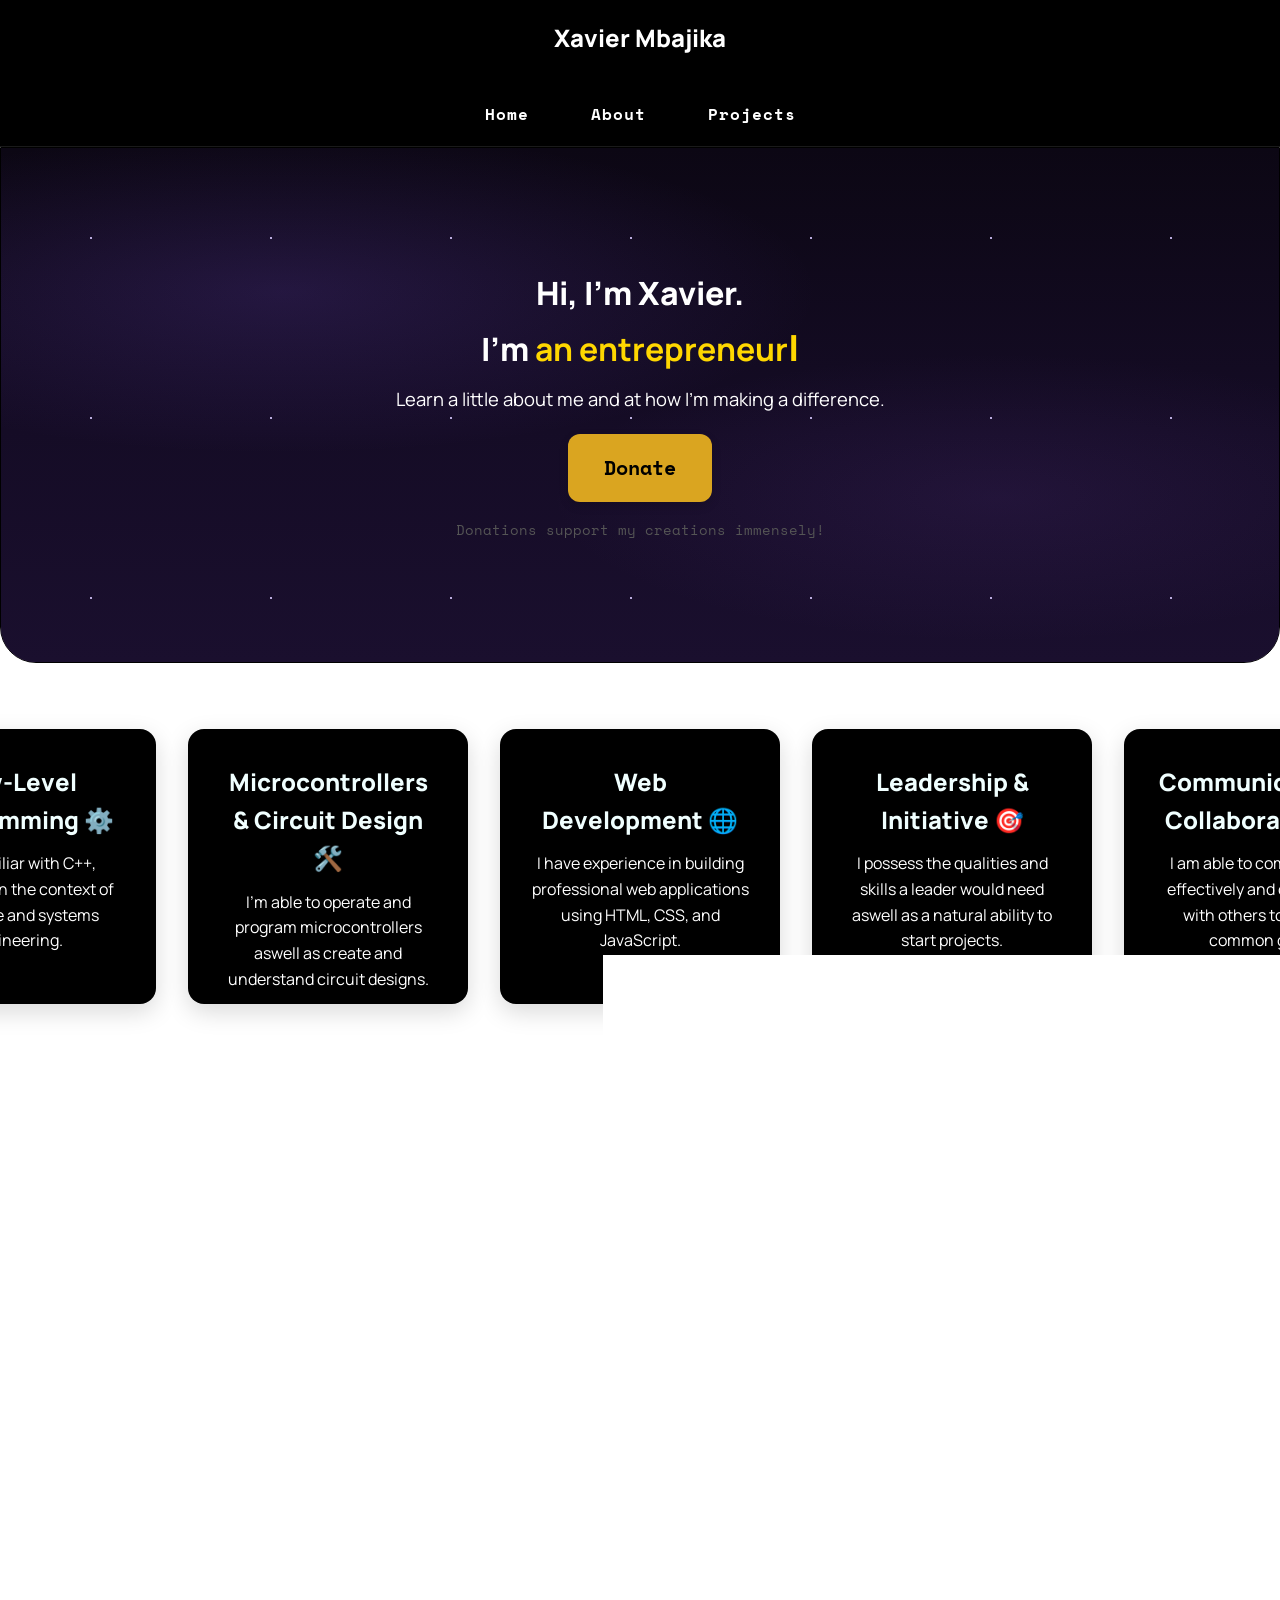
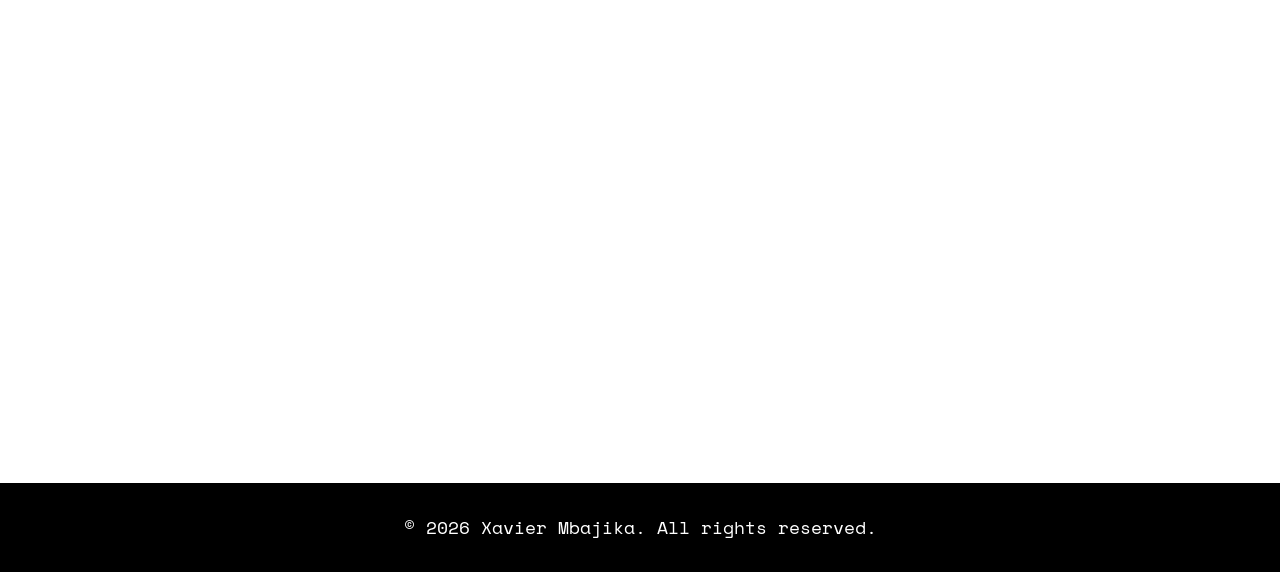
==== commit 35555650: "Final commit (for now)" ====
--- a/index.html
+++ b/index.html
@@ -17,7 +17,11 @@
             position: relative;
             overflow: hidden;
             isolation: isolate;
-            padding: 250px 0;
+            display: flex;
+            align-items: center;
+            justify-content: center;
+            min-height: 320px;
+            padding: 120px 20px;
             border: 1px solid black;
             border-bottom-left-radius: 36px;
             border-bottom-right-radius: 36px;
@@ -29,6 +33,8 @@
             position: relative;
             z-index: 1;
             text-align: center;
+            max-width: 700px;
+            width: 100%;
         }
 
         .space-bg {
--- a/styles.css
+++ b/styles.css
@@ -114,10 +114,17 @@
 }
 
 .hero {
+    position: relative;
+    overflow: hidden;
+    isolation: isolate;
+    display: flex;
+    align-items: center;
+    justify-content: center;
+    min-height: 320px;
+    padding: 120px 20px;
     text-align: center;
     background: linear-gradient(to bottom, rgba(0, 0, 0, 0.4) 0%, rgba(255, 255, 255, 0.95) 100%),
                 url('https://wallpaperaccess.com/full/2125736.jpg') center/cover no-repeat;
-    padding: 150px 20px;
     border-bottom-left-radius: 36px;
     border-bottom-right-radius: 36px;
     color: #ffffff;
@@ -125,6 +132,27 @@
 
 .hero h1, .hero h2, .hero h3 {
     color: #ffffff;
+}
+
+.hero-content {
+    position: relative;
+    z-index: 1;
+    max-width: 700px;
+    width: 100%;
+}
+
+.eyebrow {
+    display: inline-block;
+    margin-bottom: 0.8rem;
+    padding: 0.35rem 0.8rem;
+    border: 1px solid rgba(255, 255, 255, 0.25);
+    border-radius: 999px;
+    background: rgba(255, 255, 255, 0.12);
+    color: #f4ebff;
+    font-family: 'Space Mono', monospace;
+    font-size: 0.8rem;
+    letter-spacing: 0.18em;
+    text-transform: uppercase;
 }
 
 #donate {
@@ -243,22 +271,72 @@
 
 .Who {
     text-align: center;
-    margin-top: 60px;
+    margin-top: 0;
+    font-size: clamp(2rem, 3vw, 2.7rem);
 }
 
 .subtitle {
     text-align: center;
     margin-top: 10px;
-    color: #666666;
+    color: #e8dcff;
+    font-size: 1.05rem;
+    max-width: 640px;
+    margin-left: auto;
+    margin-right: auto;
+}
+
+#container {
+    display: flex;
+    flex-direction: column;
+    align-items: center;
+    max-width: 1100px;
+    margin: 60px auto;
+    padding: 0 20px;
+}
+
+.about-showcase {
+    display: grid;
+    grid-template-columns: minmax(260px, 360px) 1fr;
+    gap: 32px;
+    align-items: center;
+    width: 100%;
+}
+
+.about-photo-card,
+.about-text-card {
+    background: #ffffff;
+    border: 1px solid rgba(0, 0, 0, 0.08);
+    border-radius: 24px;
+    box-shadow: 0 16px 35px rgba(0, 0, 0, 0.08);
+}
+
+.about-photo-card {
+    padding: 16px;
+}
+
+.about-text-card {
+    padding: 32px;
+}
+
+.about-text-card h3 {
+    text-align: left;
+    margin-bottom: 16px;
+    color: #181818;
+    font-size: 1.7rem;
+}
+
+.about-text-card p {
+    margin-bottom: 0;
+    color: #4a4a4a;
 }
 
 #young-x {
     width: 100%;
-    max-width: 350px;
+    max-width: 100%;
     height: auto; 
     border-radius: 16px;
     box-shadow: 0 8px 24px rgba(0,0,0,0.1);
-    margin: 30px auto;
+    margin: 0;
     display: block;
 }
 
@@ -267,6 +345,16 @@
     width: 100%;
     padding: 0 20px;
     margin: 0 auto;
+}
+
+@media (max-width: 768px) {
+    .about-showcase {
+        grid-template-columns: 1fr;
+    }
+
+    .about-text-card {
+        padding: 24px;
+    }
 }
 
 h3 {
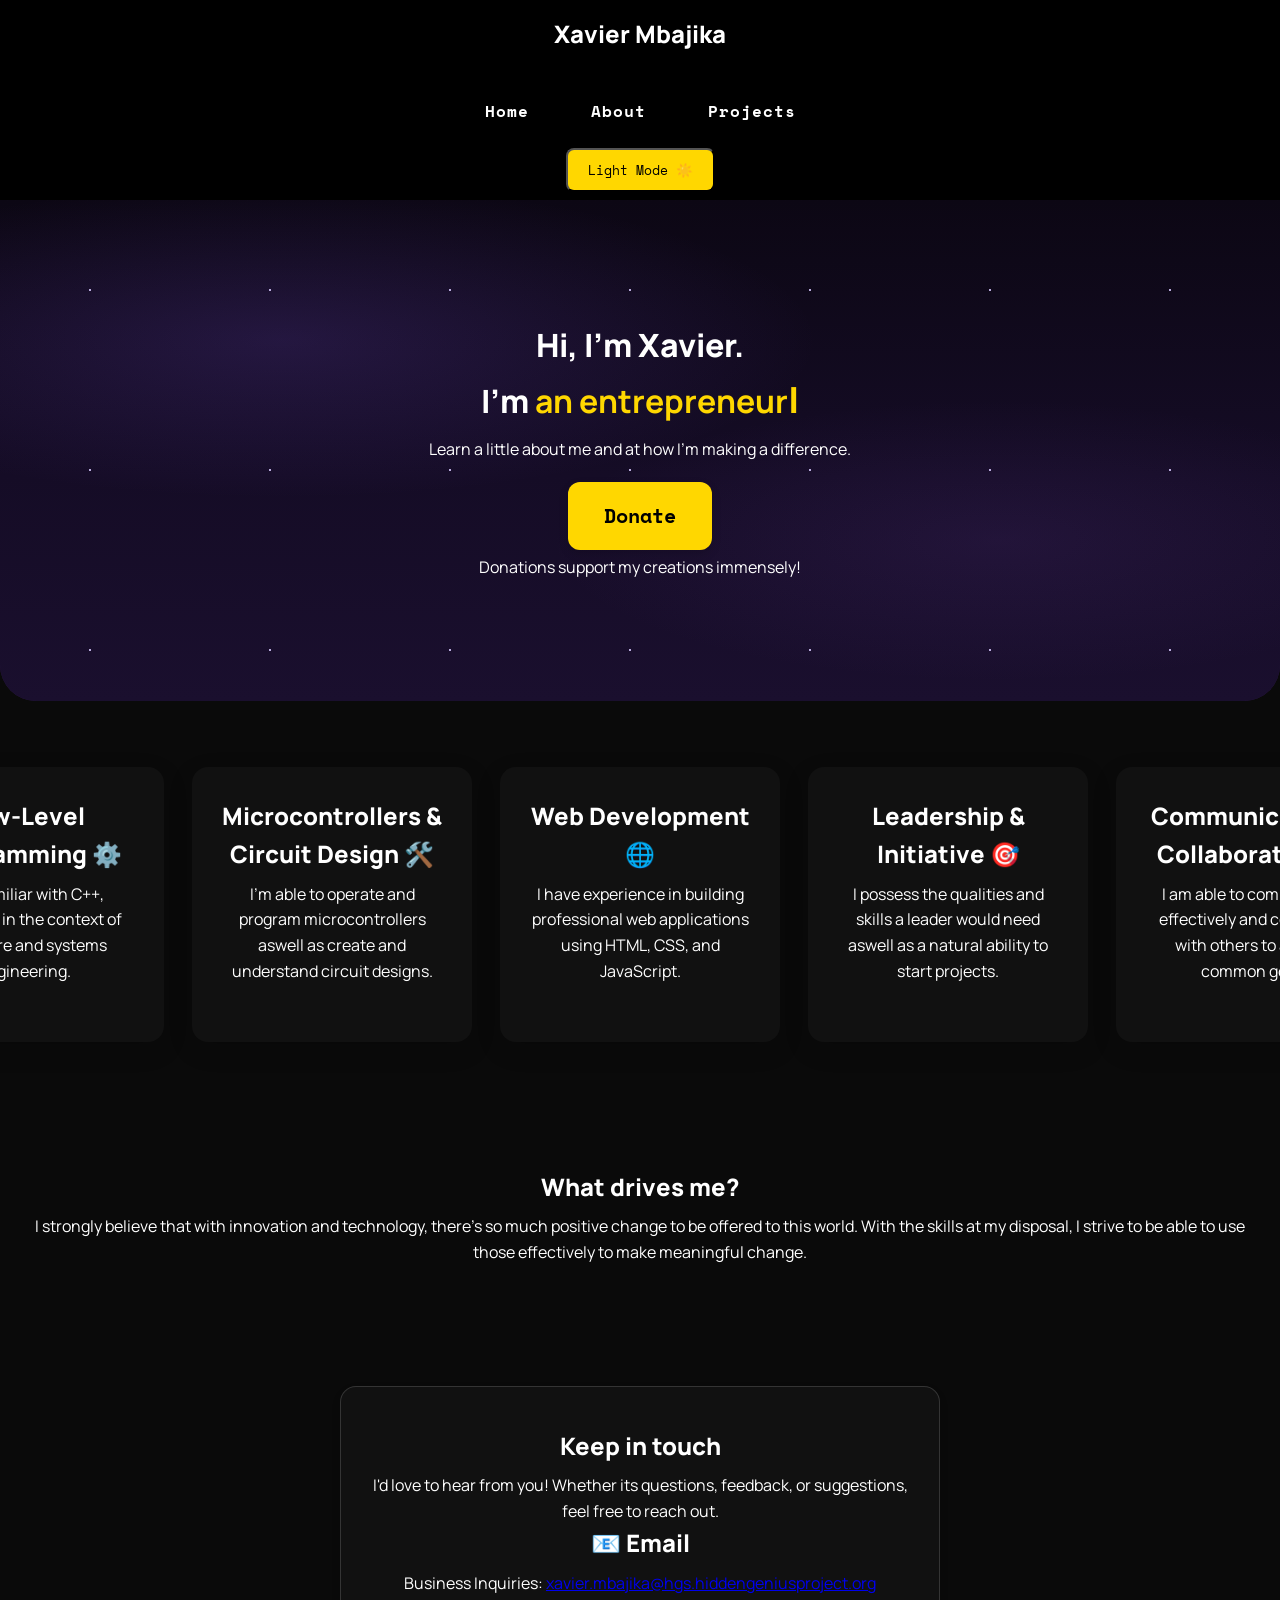
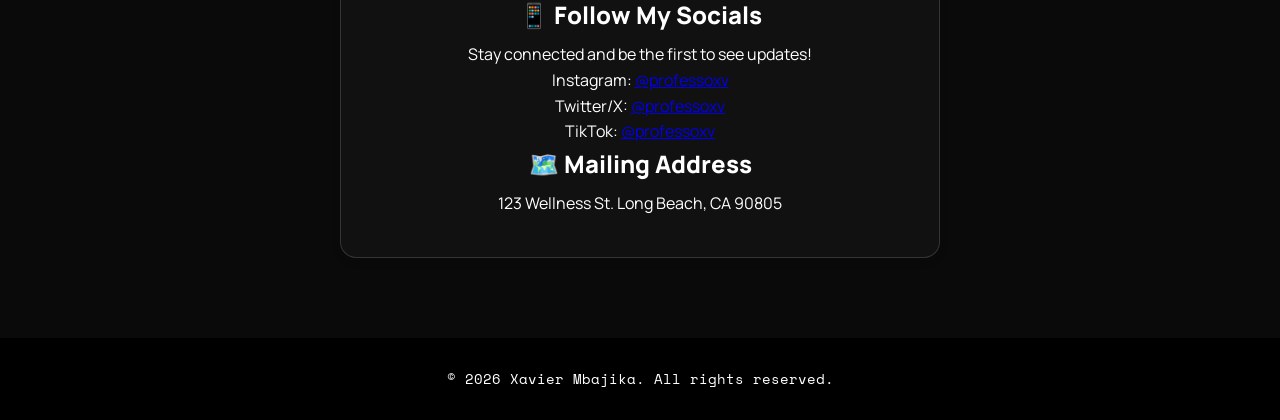
==== commit 91778286: "Light/Dark Themes" ====
--- a/index.html
+++ b/index.html
@@ -6,11 +6,32 @@
     <link rel="stylesheet" href="styles.css">
     <title>Xavier's Portfolio</title>
     <style>
-        body {
-            margin: 0;
-            min-height: 100vh;
-            overflow-x: hidden;
-            background: #ffffff;
+       :root {
+            --hero-bg: linear-gradient(
+                180deg,
+                rgba(12, 7, 20, 0.2) 0%,
+                rgba(43, 20, 73, 0.35) 45%,
+                rgba(43, 20, 73, 0.95) 100%
+            );
+
+            --space-bg:
+                radial-gradient(ellipse 60% 45% at 22% 28%, rgba(139, 92, 246, 0.16), transparent 70%),
+                radial-gradient(ellipse 50% 40% at 78% 68%, rgba(107, 63, 160, 0.14), transparent 70%),
+                linear-gradient(180deg, #0c0714 0%, #150c26 55%, #1a0f2e 100%);
+        }
+
+        body.light-mode {
+            --hero-bg: linear-gradient(
+                180deg,
+                rgba(255, 255, 255, 0.7) 0%,
+                rgba(240, 240, 255, 0.85) 45%,
+                rgba(255, 255, 255, 1) 100%
+            );
+
+            --space-bg:
+                radial-gradient(ellipse 60% 45% at 22% 28%, rgba(200, 200, 255, 0.25), transparent 70%),
+                radial-gradient(ellipse 50% 40% at 78% 68%, rgba(180, 180, 255, 0.2), transparent 70%),
+                linear-gradient(180deg, #ffffff 0%, #f7f7ff 55%, #f0f0ff 100%);
         }
 
         .hero {
@@ -22,11 +43,11 @@
             justify-content: center;
             min-height: 320px;
             padding: 120px 20px;
-            border: 1px solid black;
             border-bottom-left-radius: 36px;
             border-bottom-right-radius: 36px;
-            background: linear-gradient(180deg, rgba(12, 7, 20, 0.2) 0%, rgba(43, 20, 73, 0.35) 45%, rgba(43, 20, 73, 0.95) 100%);
-            color: #ffffff;
+            background: var(--hero-bg);
+            color: var(--text-color);
+            transition: background 0.4s ease;
         }
 
         .hero-content {
@@ -42,11 +63,9 @@
             inset: 0;
             z-index: 0;
             pointer-events: none;
-            background:
-                radial-gradient(ellipse 60% 45% at 22% 28%, rgba(139, 92, 246, 0.16), transparent 70%),
-                radial-gradient(ellipse 50% 40% at 78% 68%, rgba(107, 63, 160, 0.14), transparent 70%),
-                linear-gradient(180deg, #0c0714 0%, #150c26 55%, #1a0f2e 100%);
+            background: var(--space-bg);
             overflow: hidden;
+            transition: background 0.4s ease;
         }
 
         .stars {
@@ -76,6 +95,18 @@
             background-position: 120px 30px;
             opacity: 0.3;
             animation: drift 220s linear infinite;
+        }
+
+        body.light-mode .stars--near {
+            background-image: radial-gradient(1.6px 1.6px at 50% 50%, #bfbfff 50%, transparent 51%);
+        }
+
+        body.light-mode .stars--mid {
+            background-image: radial-gradient(1.2px 1.2px at 50% 50%, #cfcfff 50%, transparent 51%);
+        }
+
+        body.light-mode .stars--far {
+            background-image: radial-gradient(1px 1px at 50% 50%, #dcdcff 50%, transparent 51%);
         }
 
         @keyframes drift {
@@ -103,8 +134,11 @@
                 <li><a href="about.html">About</a></li>
                 <li id="last"><a href="projects.html">Projects</a></li>
             </ul>
-        </div>
-  </header>
+            
+        </div>
+        <div id="theme">
+        <button id="theme-toggle">Light Mode ☀️</button>
+        </div>
     <div class="hero">
         <div class="space-bg" aria-hidden="true">
             <div class="stars stars--far"></div>
@@ -148,7 +182,7 @@
     </section>
     <article id="mission">
         <h2>What drives me?</h2>
-        <p id="drive">I strongly believe that with innovation and technology, there's so much positive change to be offered to this world. With the skills at my disposal, I strive to be able to use those effectively to make meaningful change.</p>
+        <p>I strongly believe that with innovation and technology, there's so much positive change to be offered to this world. With the skills at my disposal, I strive to be able to use those effectively to make meaningful change.</p>
     </article>
      <div id="contact">
         <section class="inline">
--- a/styles.css
+++ b/styles.css
@@ -17,12 +17,28 @@
 }
 
 @keyframes blink {
-    0% {
-        opacity: 100%;
-    }
-    50% {
-        opacity: 0;
-    }
+    0% { opacity: 100%; }
+    50% { opacity: 0; }
+}
+
+:root {
+    --bg-color: #0a0a0a;
+    --text-color: #ffffff;
+    --card-bg: #111111;
+    --card-border: rgba(255, 255, 255, 0.15);
+    --nav-bg: #000000;
+    --footer-bg: #000000;
+    --accent-color: gold;
+}
+
+body.light-mode {
+    --bg-color: #ffffff;
+    --text-color: #000000;
+    --card-bg: #f7f7f7;
+    --card-border: rgba(0, 0, 0, 0.15);
+    --nav-bg: #f0f0f0;
+    --footer-bg: #f0f0f0;
+    --accent-color: goldenrod;
 }
 
 body {
@@ -32,49 +48,41 @@
     overscroll-behavior-y: none;
     font-family: 'Manrope', sans-serif;
     font-weight: 400;
-    line-height: 1.6; 
-    color: #1a1a1a; 
-    background-color: #ffffff;
+    line-height: 1.6;
+    background-color: var(--bg-color);
+    color: var(--text-color);
+    transition: background-color 0.3s ease, color 0.3s ease;
 }
 
 h1, h2, h3 {
     font-family: 'Manrope', sans-serif;
-    font-weight: 800; 
+    font-weight: 800;
     margin-bottom: 0.5rem;
-    color: #1a1a1a;
-}
-
-h2 {
-    padding: 4px;
-}
+    color: var(--text-color);
+}
+
 .top-nav h2 {
-    color: #ffffff;
-}
-p {
-    font-size: 1.15rem;
-}
-
-header {
-    background-color: #000000;
+    color: var(--text-color);
+}
+
+header, #navbar {
+    background-color: var(--nav-bg);
+    color: var(--text-color);
     position: sticky;
     top: 0;
     z-index: 1000;
     padding: 15px 0;
-    color: #ffffff;
     text-align: center;
     display: flex;
     justify-content: center;
     align-items: center;
+    transition: background-color 0.3s ease;
 }
 
 #navbar {
     position: sticky;
     top: 0;
-    z-index: 1000;
-    background-color: #000000;
-    text-align: center;
-    padding: 10px 0;
-    border-bottom: 1px solid #1a1a1a;
+    z-index: 2000;
 }
 
 #navbar ul {
@@ -90,19 +98,19 @@
 #navbar li {
     display: inline-block;
     padding: 8px 16px;
-    background-color: #000000;
+    background-color: var(--nav-bg);
     border-radius: 8px;
     transition: background-color 0.3s ease, transform 0.2s ease;
 }
 
 #navbar li:hover {
-    background-color: gold;
+    background-color: var(--accent-color);
     transform: translateY(-2px);
 }
 
 #navbar a {
     text-decoration: none;
-    color: #ffffff;
+    color: var(--text-color);
     font-family: 'Space Mono', monospace;
     font-weight: 700;
     letter-spacing: 1px;
@@ -123,47 +131,31 @@
     min-height: 320px;
     padding: 120px 20px;
     text-align: center;
-    background: linear-gradient(to bottom, rgba(0, 0, 0, 0.4) 0%, rgba(255, 255, 255, 0.95) 100%),
-                url('https://wallpaperaccess.com/full/2125736.jpg') center/cover no-repeat;
     border-bottom-left-radius: 36px;
     border-bottom-right-radius: 36px;
-    color: #ffffff;
+    color: var(--text-color);
 }
 
 .hero h1, .hero h2, .hero h3 {
-    color: #ffffff;
-}
-
-.hero-content {
-    position: relative;
-    z-index: 1;
-    max-width: 700px;
-    width: 100%;
+    color: var(--text-color);
 }
 
 .eyebrow {
     display: inline-block;
     margin-bottom: 0.8rem;
     padding: 0.35rem 0.8rem;
-    border: 1px solid rgba(255, 255, 255, 0.25);
+    border: 1px solid var(--card-border);
     border-radius: 999px;
     background: rgba(255, 255, 255, 0.12);
-    color: #f4ebff;
+    color: var(--text-color);
     font-family: 'Space Mono', monospace;
     font-size: 0.8rem;
     letter-spacing: 0.18em;
     text-transform: uppercase;
 }
 
-#donate {
-    font-size: 14px;
-    font-family: 'Space Mono', monospace;
-    margin-top: 12px;
-    color: #555555;
-}
-
 .donate {
-    background-color: goldenrod;
+    background-color: var(--accent-color);
     padding: 18px 36px;
     display: inline-block;
     border-radius: 12px;
@@ -184,46 +176,41 @@
 }
 
 #skills {
-  display: flex;
-  flex-wrap: nowrap;
-  justify-content: center;
-  gap: 20px; /* Fixed: added a value (e.g., 20px) instead of leaving it blank */
-  max-width: 800px;
-  margin: 40px auto;
-  padding: 20px;
-  opacity: 0;
+    display: flex;
+    flex-wrap: nowrap;
+    justify-content: center;
+    gap: 16px;
+    max-width: 700px;
+    margin: 40px auto;
+    padding: 20px;
+    opacity: 0;
 }
 
 #skills.scroll-activated {
-  animation: slideUpAnimation 1s ease forwards;
+    animation: slideUpAnimation 1s ease forwards;
 }
 
 aside {
-  flex: 0 0 280px; /* Changed from flex: 1 1 280px to stop items from shrinking/growing */
-  padding: 30px;
-  align-items: center;
-  background-color: #000000;
-  color: azure;
-  border-radius: 16px;
-  height: 275px;
-  /* Removed width: 1px; as it conflicts with flex calculations */
-  box-shadow: 0 8px 24px rgba(0, 0, 0, 0.15);
-  text-align: center;
-  transition: transform 0.3s ease, box-shadow 0.3s ease;
-  margin: 6px;
-}
-
+    flex: 0 0 280px;
+    padding: 30px;
+    align-items: center;
+    background-color: var(--card-bg);
+    color: var(--text-color);
+    border-radius: 16px;
+    height: 275px;
+    box-shadow: 0 8px 24px rgba(0, 0, 0, 0.15);
+    text-align: center;
+    transition: transform 0.3s ease, box-shadow 0.3s ease, background-color 0.3s ease;
+    margin: 6px;
+}
 
 aside:hover {
     transform: translateY(-8px);
     box-shadow: 0 12px 30px rgba(0, 0, 0, 0.25);
 }
 
-aside h1, aside h2, aside h3 {
-    color: azure;
-}
-
 #mission {
+    color: var(--text-color);
     text-align: center;
     padding: 60px 20px;
     opacity: 0;
@@ -233,81 +220,30 @@
     animation: slideUpAnimation 1s ease forwards;
 }
 
-#drive {
-    font-size: 1.35rem;
-    max-width: 800px;
-    margin: 0 auto;
-    padding: 20px;
-    color: #444444;
-}
-
 #contact {
     text-align: center;
     max-width: 600px;
     margin: 60px auto;
-    border: 1px solid rgba(0, 0, 0, 0.1);
+    border: 1px solid var(--card-border);
     border-radius: 16px;
     padding: 40px 20px;
-    background-color: #fafafa;
+    background-color: var(--card-bg);
     box-shadow: 0 4px 12px rgba(0, 0, 0, 0.05);
     opacity: 0;
+    transition: background-color 0.3s ease, color 0.3s ease;
 }
 
 #contact.scroll-activated {
     animation: slideUpAnimation 1s ease forwards;
 }
 
-.inline {
-    display: flex;
-    flex-direction: column;
-    gap: 10px;
-    align-items: center;
-    margin-top: 20px;
-}
-
-.strikeout {
-    text-decoration: line-through;
-}
-
-.Who {
-    text-align: center;
-    margin-top: 0;
-    font-size: clamp(2rem, 3vw, 2.7rem);
-}
-
-.subtitle {
-    text-align: center;
-    margin-top: 10px;
-    color: #e8dcff;
-    font-size: 1.05rem;
-    max-width: 640px;
-    margin-left: auto;
-    margin-right: auto;
-}
-
-#container {
-    display: flex;
-    flex-direction: column;
-    align-items: center;
-    max-width: 1100px;
-    margin: 60px auto;
-    padding: 0 20px;
-}
-
-.about-showcase {
-    display: grid;
-    grid-template-columns: minmax(260px, 360px) 1fr;
-    gap: 32px;
-    align-items: center;
-    width: 100%;
-}
-
 .about-photo-card,
 .about-text-card {
-    background: #ffffff;
-    border: 1px solid rgba(0, 0, 0, 0.08);
+    background: var(--card-bg);
+    border: 1px solid var(--card-border);
     border-radius: 24px;
     box-shadow: 0 16px 35px rgba(0, 0, 0, 0.08);
+    transition: background-color 0.3s ease, color 0.3s ease;
 }
 
 .about-photo-card {
@@ -321,82 +257,52 @@
 .about-text-card h3 {
     text-align: left;
     margin-bottom: 16px;
-    color: #181818;
+    color: var(--text-color);
     font-size: 1.7rem;
 }
 
 .about-text-card p {
     margin-bottom: 0;
-    color: #4a4a4a;
-}
-
-#young-x {
-    width: 100%;
-    max-width: 100%;
-    height: auto; 
-    border-radius: 16px;
-    box-shadow: 0 8px 24px rgba(0,0,0,0.1);
-    margin: 0;
-    display: block;
-}
-
-.main-content {
-    max-width: 1200px;
-    width: 100%;
-    padding: 0 20px;
-    margin: 0 auto;
-}
-
-@media (max-width: 768px) {
-    .about-showcase {
-        grid-template-columns: 1fr;
-    }
-
-    .about-text-card {
-        padding: 24px;
-    }
-}
-
-h3 {
-    text-align: center;
-    margin-bottom: 20px;
-}
-
-#container {
-    display: flex;
-    flex-direction: column;
-    align-items: center;
-    max-width: 800px;
-    margin: 40px auto;
-    padding: 0 20px;
-}
-
-#container p {
-    width: 100%;
-    max-width: 100%;
-    text-align: left;
-    margin-bottom: 20px;
-}
-
-.description { 
-    font-size: 16px;
-    color: #ffffff;
+    color: var(--text-color);
 }
 
 footer {
     text-align: center;
     padding: 30px 20px;
-    background-color: #000000;
-    color: #ffffff; 
+    background-color: var(--footer-bg);
+    color: var(--text-color);
     font-family: 'Space Mono', monospace;
     font-size: 14px;
     margin-top: 80px;
-}
+    transition: background-color 0.3s ease;
+}
+
 #typewriter {
-    color: gold;
+    color: var(--accent-color);
     font-weight: bold;
 }
+
 #cursor {
-    color: gold;
+    color: var(--accent-color);
     animation: blink 1s linear infinite;
-}+}
+
+#theme-toggle {
+    background-color: var(--accent-color);
+    color: #000000;
+    padding: 10px 20px;
+    border-radius: 8px;
+    cursor: pointer;
+    font-family: 'Space Mono', monospace;
+}
+
+#theme {
+    background-color: var(--nav-bg);
+    display: flex;
+    justify-content: center;
+    align-items: center;
+    position: sticky;
+    top: 76px;
+    z-index: 1100;
+    padding-bottom: 8px;
+}
